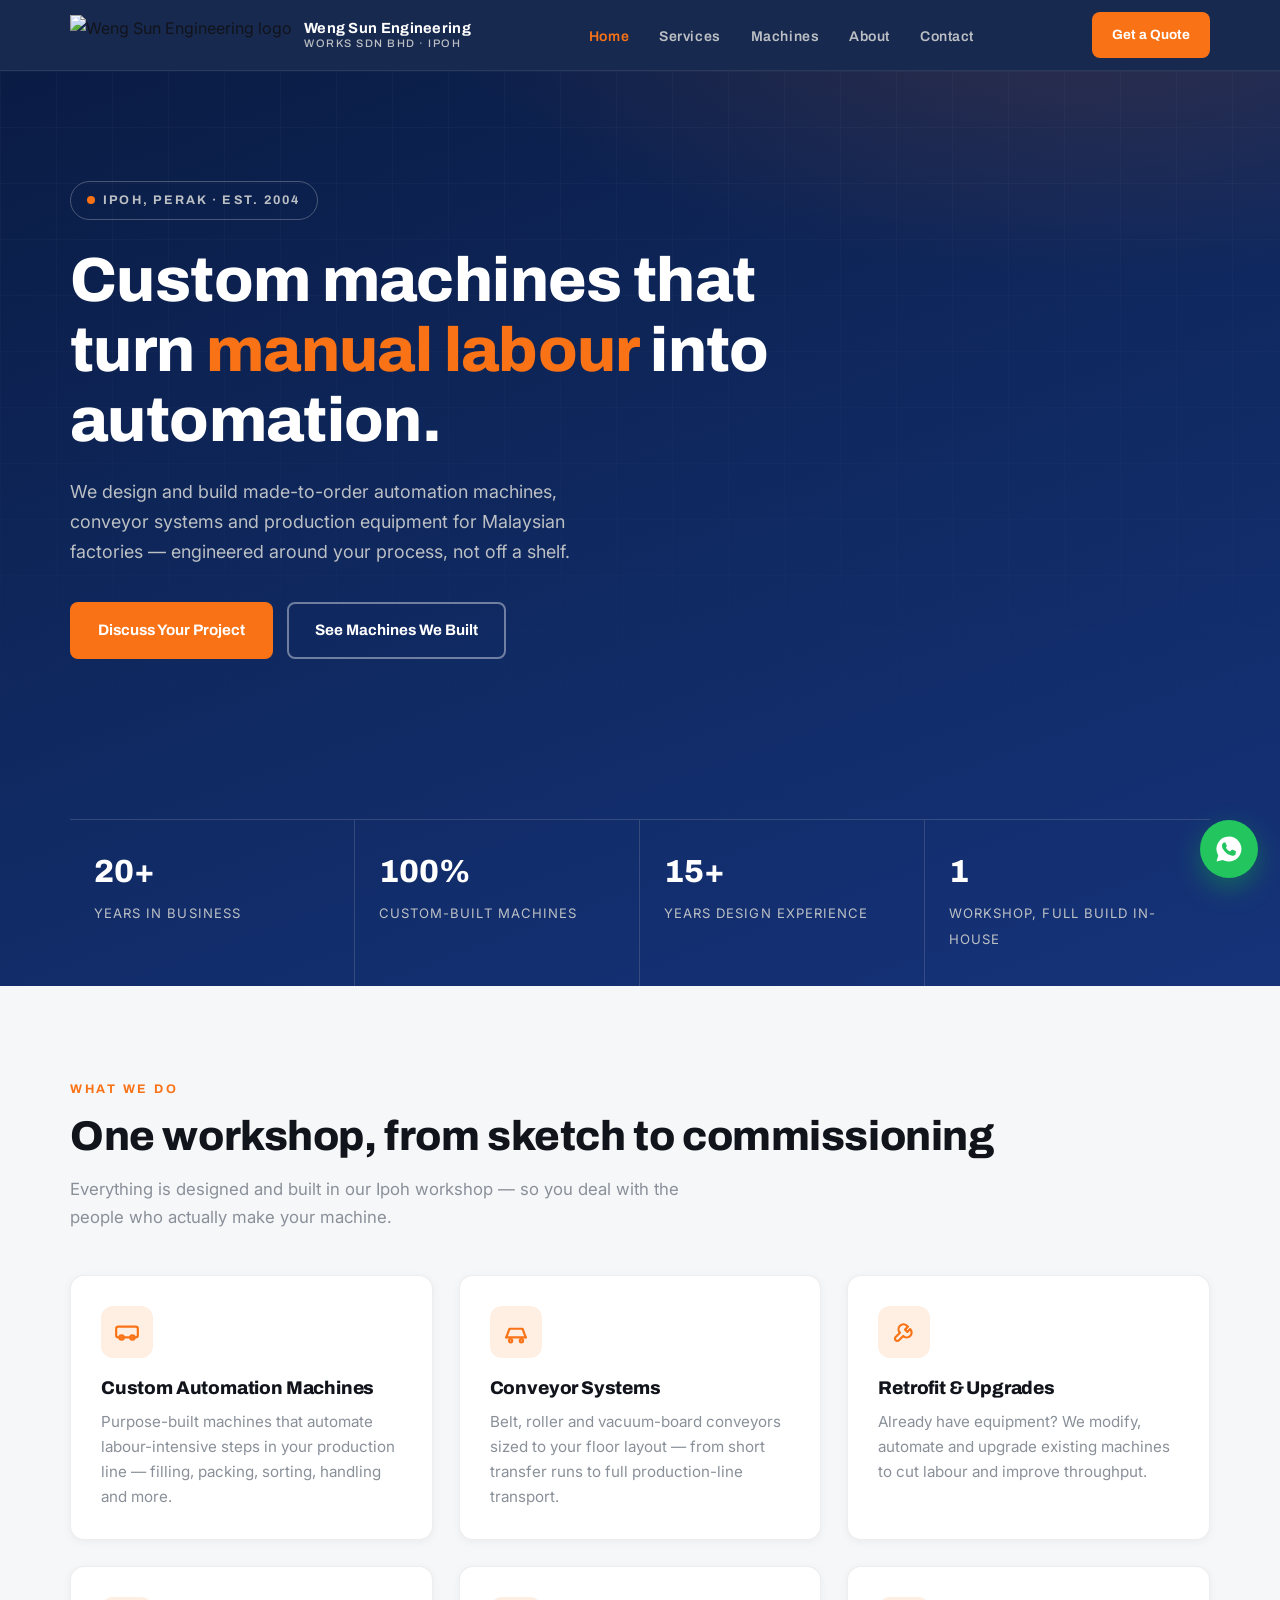
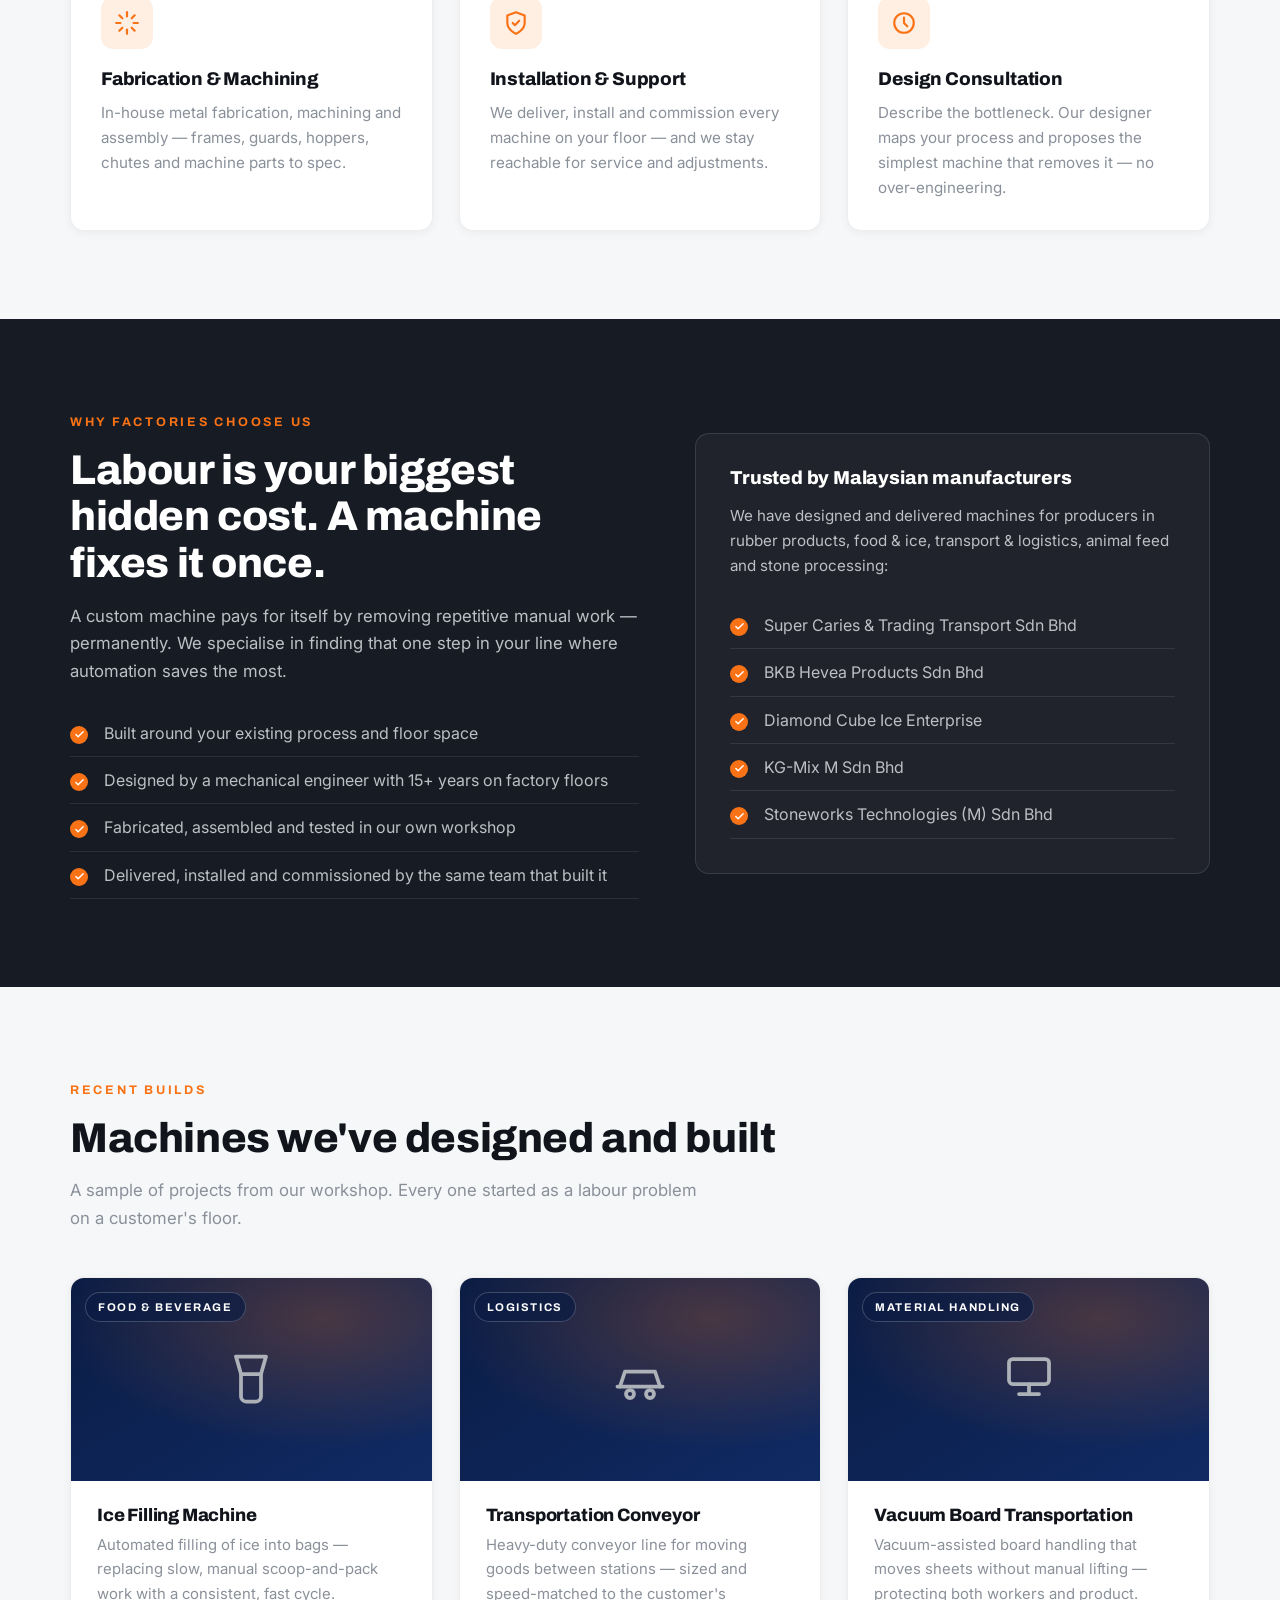
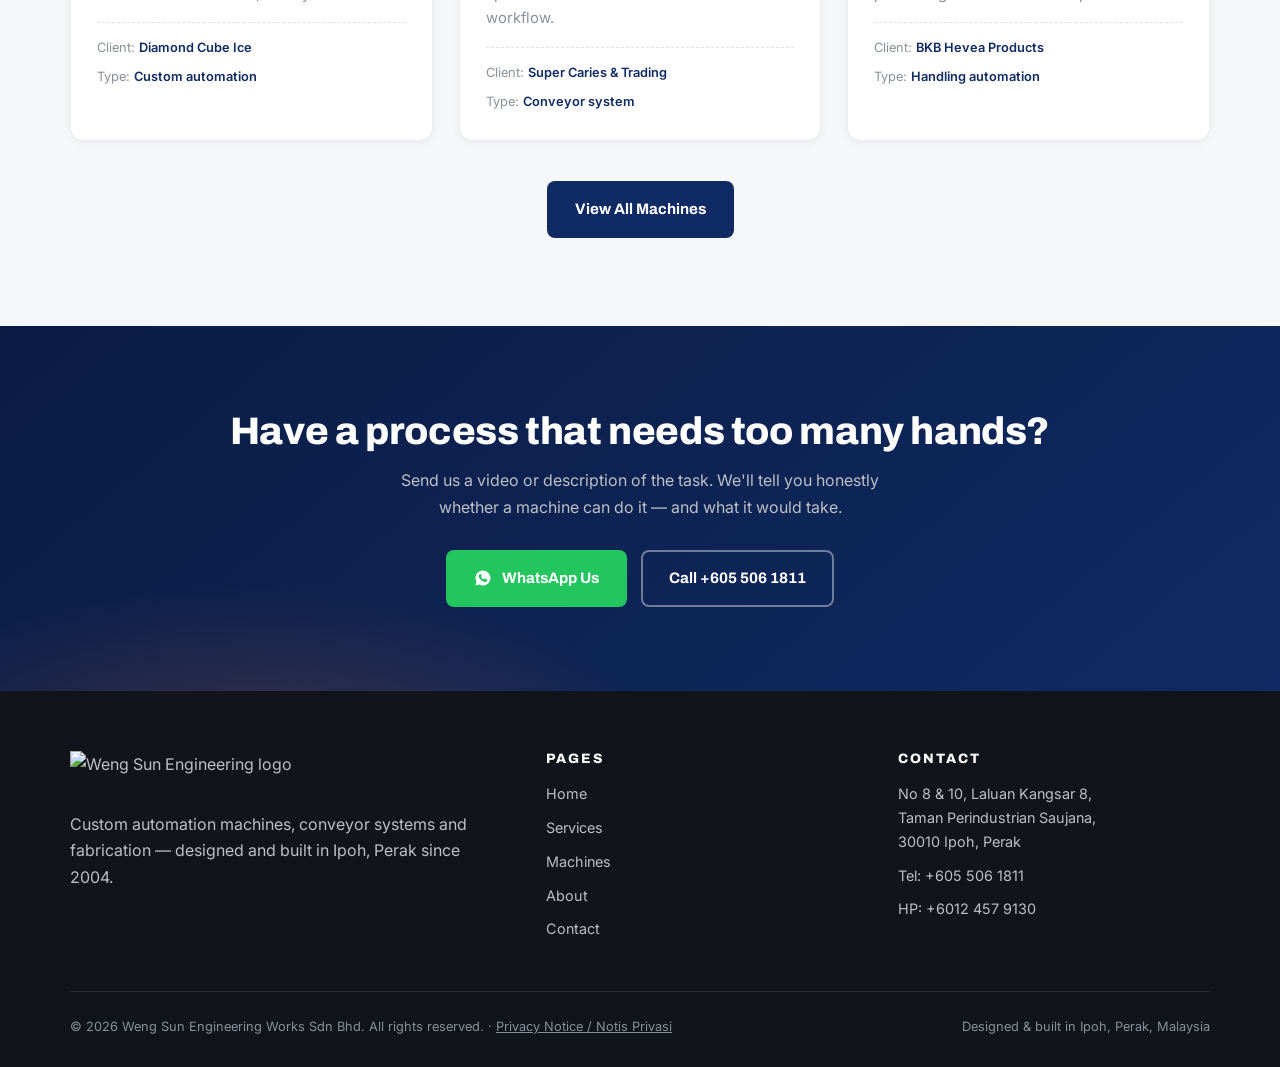
==== index.html @ 200c7ef6 "Weng Sun Engineering redesign static site" ====
<!DOCTYPE html>
<html lang="en">
<head>
  <meta charset="UTF-8" />
  <meta name="viewport" content="width=device-width, initial-scale=1.0" />
  <title>Custom Automation Machines &amp; Conveyor Systems in Ipoh | Weng Sun Engineering</title>
  <meta name="description" content="Weng Sun Engineering Works Sdn Bhd designs and builds custom automation machines, conveyor systems and production-line equipment in Ipoh, Perak. 20+ years turning labour-intensive work into automation." />
  <meta name="keywords" content="custom machine builder Malaysia, automation machine Ipoh, conveyor system Perak, mechanical engineering Ipoh, factory automation Malaysia" />
  <meta name="robots" content="index, follow" />
  <meta property="og:type" content="website" />
  <meta property="og:title" content="Custom Automation Machines &amp; Conveyor Systems in Ipoh | Weng Sun Engineering" />
  <meta property="og:description" content="20+ years designing and building custom automation machines for Malaysian factories. Turn labour-intensive work into automation." />
  <meta property="og:image" content="https://static.wixstatic.com/media/4cedb8_7bebadaafb014cf1982daab7d075aa09~mv2.png" />
  <meta property="og:locale" content="en_MY" />
  <link rel="icon" type="image/png" href="https://static.wixstatic.com/media/4cedb8_7bebadaafb014cf1982daab7d075aa09~mv2.png" />
  <link rel="preconnect" href="https://fonts.googleapis.com" />
  <link rel="preconnect" href="https://fonts.gstatic.com" crossorigin />
  <link href="https://fonts.googleapis.com/css2?family=Archivo:wght@500;600;700;800&family=Inter:wght@400;500;600&display=swap" rel="stylesheet" />
  <link rel="stylesheet" href="css/style.css" />
  <script type="application/ld+json">
  {
    "@context": "https://schema.org",
    "@type": "LocalBusiness",
    "name": "Weng Sun Engineering Works Sdn Bhd",
    "description": "Custom automation machine design and fabrication: conveyor systems, filling machines and production-line automation.",
    "address": {
      "@type": "PostalAddress",
      "streetAddress": "No 8 & 10, Laluan Kangsar 8, Taman Perindustrian Saujana, Off Jalan Kuala Kangsar",
      "addressLocality": "Ipoh",
      "addressRegion": "Perak",
      "postalCode": "30010",
      "addressCountry": "MY"
    },
    "telephone": "+605-506-1811",
    "foundingDate": "2004",
    "areaServed": "Malaysia"
  }
  </script>
</head>
<body>

  <header class="site-header">
    <div class="container nav">
      <a class="nav__brand" href="index.html">
        <img class="nav__logo" src="https://static.wixstatic.com/media/4cedb8_7bebadaafb014cf1982daab7d075aa09~mv2.png" alt="Weng Sun Engineering logo" />
        <span class="nav__name">Weng Sun Engineering<small>Works Sdn Bhd · Ipoh</small></span>
      </a>
      <nav aria-label="Main navigation">
        <ul class="nav__links" id="nav-links">
          <li><a href="index.html" class="active">Home</a></li>
          <li><a href="services.html">Services</a></li>
          <li><a href="projects.html">Machines</a></li>
          <li><a href="about.html">About</a></li>
          <li><a href="contact.html">Contact</a></li>
        </ul>
      </nav>
      <div class="nav__cta">
        <a class="btn btn--primary" href="contact.html">Get a Quote</a>
        <button class="nav__toggle" aria-label="Open menu" aria-expanded="false">
          <span></span><span></span><span></span>
        </button>
      </div>
    </div>
  </header>

  <main>
    <!-- Hero -->
    <section class="hero">
      <div class="container">
        <div class="hero__inner">
          <span class="hero__badge">Ipoh, Perak · Est. 2004</span>
          <h1>Custom machines that turn <em>manual labour</em> into automation.</h1>
          <p>We design and build made-to-order automation machines, conveyor systems and production equipment for Malaysian factories — engineered around your process, not off a shelf.</p>
          <div class="hero__actions">
            <a class="btn btn--primary" href="contact.html">Discuss Your Project</a>
            <a class="btn btn--outline" href="projects.html">See Machines We Built</a>
          </div>
        </div>
        <div class="hero__stats">
          <div class="hero__stat"><strong>20+</strong><span>Years in business</span></div>
          <div class="hero__stat"><strong>100%</strong><span>Custom-built machines</span></div>
          <div class="hero__stat"><strong>15+</strong><span>Years design experience</span></div>
          <div class="hero__stat"><strong>1</strong><span>Workshop, full build in-house</span></div>
        </div>
      </div>
    </section>

    <!-- What we do -->
    <section class="section">
      <div class="container">
        <span class="eyebrow">What we do</span>
        <h2 class="section-title">One workshop, from sketch to commissioning</h2>
        <p class="section-lead">Everything is designed and built in our Ipoh workshop — so you deal with the people who actually make your machine.</p>
        <div class="grid grid--3" style="margin-top: 44px;">
          <article class="card reveal">
            <div class="card__icon" aria-hidden="true">
              <svg width="26" height="26" viewBox="0 0 24 24" fill="none" stroke="currentColor" stroke-width="2" stroke-linecap="round" stroke-linejoin="round"><rect x="2" y="7" width="20" height="10" rx="2"/><circle cx="7" cy="17" r="2"/><circle cx="17" cy="17" r="2"/></svg>
            </div>
            <h3>Custom Automation Machines</h3>
            <p>Purpose-built machines that automate labour-intensive steps in your production line — filling, packing, sorting, handling and more.</p>
          </article>
          <article class="card reveal">
            <div class="card__icon" aria-hidden="true">
              <svg width="26" height="26" viewBox="0 0 24 24" fill="none" stroke="currentColor" stroke-width="2" stroke-linecap="round" stroke-linejoin="round"><path d="M3 17h18"/><path d="M3 17l3-8h12l3 8"/><circle cx="7" cy="20" r="1.5"/><circle cx="17" cy="20" r="1.5"/></svg>
            </div>
            <h3>Conveyor Systems</h3>
            <p>Belt, roller and vacuum-board conveyors sized to your floor layout — from short transfer runs to full production-line transport.</p>
          </article>
          <article class="card reveal">
            <div class="card__icon" aria-hidden="true">
              <svg width="26" height="26" viewBox="0 0 24 24" fill="none" stroke="currentColor" stroke-width="2" stroke-linecap="round" stroke-linejoin="round"><path d="M14.7 6.3a4.5 4.5 0 0 0-6.4 6.4l-4 4a2.1 2.1 0 1 0 3 3l4-4a4.5 4.5 0 0 0 6.4-6.4l-2.6 2.6-2.1-2.1 2.6-2.6z"/></svg>
            </div>
            <h3>Retrofit &amp; Upgrades</h3>
            <p>Already have equipment? We modify, automate and upgrade existing machines to cut labour and improve throughput.</p>
          </article>
          <article class="card reveal">
            <div class="card__icon" aria-hidden="true">
              <svg width="26" height="26" viewBox="0 0 24 24" fill="none" stroke="currentColor" stroke-width="2" stroke-linecap="round" stroke-linejoin="round"><path d="M12 2v4"/><path d="M12 18v4"/><path d="M4.9 4.9l2.8 2.8"/><path d="M16.3 16.3l2.8 2.8"/><path d="M2 12h4"/><path d="M18 12h4"/><path d="M4.9 19.1l2.8-2.8"/><path d="M16.3 7.7l2.8-2.8"/></svg>
            </div>
            <h3>Fabrication &amp; Machining</h3>
            <p>In-house metal fabrication, machining and assembly — frames, guards, hoppers, chutes and machine parts to spec.</p>
          </article>
          <article class="card reveal">
            <div class="card__icon" aria-hidden="true">
              <svg width="26" height="26" viewBox="0 0 24 24" fill="none" stroke="currentColor" stroke-width="2" stroke-linecap="round" stroke-linejoin="round"><path d="M9 12l2 2 4-4"/><path d="M12 22s8-3.6 8-10V5l-8-3-8 3v7c0 6.4 8 10 8 10z"/></svg>
            </div>
            <h3>Installation &amp; Support</h3>
            <p>We deliver, install and commission every machine on your floor — and we stay reachable for service and adjustments.</p>
          </article>
          <article class="card reveal">
            <div class="card__icon" aria-hidden="true">
              <svg width="26" height="26" viewBox="0 0 24 24" fill="none" stroke="currentColor" stroke-width="2" stroke-linecap="round" stroke-linejoin="round"><circle cx="12" cy="12" r="9"/><path d="M12 7v5l3 3"/></svg>
            </div>
            <h3>Design Consultation</h3>
            <p>Describe the bottleneck. Our designer maps your process and proposes the simplest machine that removes it — no over-engineering.</p>
          </article>
        </div>
      </div>
    </section>

    <!-- Why custom -->
    <section class="section band">
      <div class="container split">
        <div class="reveal">
          <span class="eyebrow">Why factories choose us</span>
          <h2 class="section-title">Labour is your biggest hidden cost. A machine fixes it once.</h2>
          <p class="section-lead">A custom machine pays for itself by removing repetitive manual work — permanently. We specialise in finding that one step in your line where automation saves the most.</p>
          <ul class="checklist">
            <li>Built around your existing process and floor space</li>
            <li>Designed by a mechanical engineer with 15+ years on factory floors</li>
            <li>Fabricated, assembled and tested in our own workshop</li>
            <li>Delivered, installed and commissioned by the same team that built it</li>
          </ul>
        </div>
        <div class="panel reveal">
          <h3>Trusted by Malaysian manufacturers</h3>
          <p>We have designed and delivered machines for producers in rubber products, food &amp; ice, transport &amp; logistics, animal feed and stone processing:</p>
          <ul class="checklist">
            <li>Super Caries &amp; Trading Transport Sdn Bhd</li>
            <li>BKB Hevea Products Sdn Bhd</li>
            <li>Diamond Cube Ice Enterprise</li>
            <li>KG-Mix M Sdn Bhd</li>
            <li>Stoneworks Technologies (M) Sdn Bhd</li>
          </ul>
        </div>
      </div>
    </section>

    <!-- Featured machines -->
    <section class="section">
      <div class="container">
        <span class="eyebrow">Recent builds</span>
        <h2 class="section-title">Machines we've designed and built</h2>
        <p class="section-lead">A sample of projects from our workshop. Every one started as a labour problem on a customer's floor.</p>
        <div class="grid grid--3" style="margin-top: 44px;">
          <article class="project-card reveal">
            <div class="project-card__media">
              <span class="project-card__tag">Food &amp; Beverage</span>
              <svg width="60" height="60" viewBox="0 0 24 24" fill="none" stroke="#BCC0C4" stroke-width="1.5" stroke-linecap="round" stroke-linejoin="round"><path d="M6 3h12l-2 7H8L6 3z"/><path d="M8 10v9a2 2 0 0 0 2 2h4a2 2 0 0 0 2-2v-9"/></svg>
            </div>
            <div class="project-card__body">
              <h3>Ice Filling Machine</h3>
              <p>Automated filling of ice into bags — replacing slow, manual scoop-and-pack work with a consistent, fast cycle.</p>
              <div class="project-card__meta">
                <span>Client: <strong>Diamond Cube Ice</strong></span>
                <span>Type: <strong>Custom automation</strong></span>
              </div>
            </div>
          </article>
          <article class="project-card reveal">
            <div class="project-card__media">
              <span class="project-card__tag">Logistics</span>
              <svg width="60" height="60" viewBox="0 0 24 24" fill="none" stroke="#BCC0C4" stroke-width="1.5" stroke-linecap="round" stroke-linejoin="round"><path d="M3 15h18"/><path d="M4 15l2-6h12l2 6"/><circle cx="8" cy="18" r="1.6"/><circle cx="16" cy="18" r="1.6"/></svg>
            </div>
            <div class="project-card__body">
              <h3>Transportation Conveyor</h3>
              <p>Heavy-duty conveyor line for moving goods between stations — sized and speed-matched to the customer's workflow.</p>
              <div class="project-card__meta">
                <span>Client: <strong>Super Caries &amp; Trading</strong></span>
                <span>Type: <strong>Conveyor system</strong></span>
              </div>
            </div>
          </article>
          <article class="project-card reveal">
            <div class="project-card__media">
              <span class="project-card__tag">Material Handling</span>
              <svg width="60" height="60" viewBox="0 0 24 24" fill="none" stroke="#BCC0C4" stroke-width="1.5" stroke-linecap="round" stroke-linejoin="round"><rect x="4" y="4" width="16" height="10" rx="1.5"/><path d="M8 18h8"/><path d="M12 14v4"/></svg>
            </div>
            <div class="project-card__body">
              <h3>Vacuum Board Transportation</h3>
              <p>Vacuum-assisted board handling that moves sheets without manual lifting — protecting both workers and product.</p>
              <div class="project-card__meta">
                <span>Client: <strong>BKB Hevea Products</strong></span>
                <span>Type: <strong>Handling automation</strong></span>
              </div>
            </div>
          </article>
        </div>
        <div style="text-align:center; margin-top: 40px;">
          <a class="btn btn--dark" href="projects.html">View All Machines</a>
        </div>
      </div>
    </section>

    <!-- CTA -->
    <section class="cta-band">
      <div class="container">
        <h2>Have a process that needs too many hands?</h2>
        <p>Send us a video or description of the task. We'll tell you honestly whether a machine can do it — and what it would take.</p>
        <div class="hero__actions">
          <a class="btn btn--whatsapp" href="https://wa.me/60124579130?text=Hi%20Weng%20Sun%20Engineering%2C%20I%27d%20like%20to%20discuss%20a%20machine%20project." target="_blank" rel="noopener">
            <svg width="18" height="18" viewBox="0 0 24 24" fill="currentColor" aria-hidden="true"><path d="M12 2a10 10 0 0 0-8.6 15.1L2 22l5-1.3A10 10 0 1 0 12 2zm5.3 14.1c-.2.6-1.3 1.2-1.8 1.2-.5.1-1 .2-3.3-.7-2.8-1.1-4.6-4-4.7-4.2-.1-.2-1.1-1.5-1.1-2.9s.7-2 1-2.3c.3-.3.6-.4.8-.4h.6c.2 0 .4 0 .6.5s.8 1.9.8 2c.1.1.1.3 0 .5-.3.6-.7.9-.5 1.3.7 1.2 1.6 2 2.8 2.6.4.2.6.1.8-.1l.9-1c.2-.3.4-.2.7-.1s1.8.8 2.1 1c.3.1.5.2.6.3 0 .2 0 .7-.3 1.3z"/></svg>
            WhatsApp Us
          </a>
          <a class="btn btn--outline" href="tel:+6055061811">Call +605 506 1811</a>
        </div>
      </div>
    </section>
  </main>

  <footer class="site-footer">
    <div class="container">
      <div class="footer-grid">
        <div>
          <img src="https://static.wixstatic.com/media/4cedb8_7bebadaafb014cf1982daab7d075aa09~mv2.png" alt="Weng Sun Engineering logo" />
          <p>Custom automation machines, conveyor systems and fabrication — designed and built in Ipoh, Perak since 2004.</p>
        </div>
        <div>
          <h4>Pages</h4>
          <ul>
            <li><a href="index.html">Home</a></li>
            <li><a href="services.html">Services</a></li>
            <li><a href="projects.html">Machines</a></li>
            <li><a href="about.html">About</a></li>
            <li><a href="contact.html">Contact</a></li>
          </ul>
        </div>
        <div>
          <h4>Contact</h4>
          <ul>
            <li>No 8 &amp; 10, Laluan Kangsar 8,<br />Taman Perindustrian Saujana,<br />30010 Ipoh, Perak</li>
            <li><a href="tel:+6055061811">Tel: +605 506 1811</a></li>
            <li><a href="https://wa.me/60124579130" target="_blank" rel="noopener">HP: +6012 457 9130</a></li>
          </ul>
        </div>
      </div>
      <div class="footer-bottom">
        <span>© <span id="year">2026</span> Weng Sun Engineering Works Sdn Bhd. All rights reserved. · <a href="privacy.html" style="color: inherit; text-decoration: underline;">Privacy Notice / Notis Privasi</a></span>
        <span>Designed &amp; built in Ipoh, Perak, Malaysia</span>
      </div>
    </div>
  </footer>

  <a class="wa-float" href="https://wa.me/60124579130?text=Hi%20Weng%20Sun%20Engineering%2C%20I%27d%20like%20to%20enquire%20about%20a%20custom%20machine." target="_blank" rel="noopener" aria-label="Chat on WhatsApp">
    <svg width="30" height="30" viewBox="0 0 24 24" fill="#fff" aria-hidden="true"><path d="M12 2a10 10 0 0 0-8.6 15.1L2 22l5-1.3A10 10 0 1 0 12 2zm5.3 14.1c-.2.6-1.3 1.2-1.8 1.2-.5.1-1 .2-3.3-.7-2.8-1.1-4.6-4-4.7-4.2-.1-.2-1.1-1.5-1.1-2.9s.7-2 1-2.3c.3-.3.6-.4.8-.4h.6c.2 0 .4 0 .6.5s.8 1.9.8 2c.1.1.1.3 0 .5-.3.6-.7.9-.5 1.3.7 1.2 1.6 2 2.8 2.6.4.2.6.1.8-.1l.9-1c.2-.3.4-.2.7-.1s1.8.8 2.1 1c.3.1.5.2.6.3 0 .2 0 .7-.3 1.3z"/></svg>
  </a>

  <script src="js/main.js"></script>
</body>
</html>
---- css/style.css ----
/* ============================================================
   Weng Sun Engineering Works Sdn Bhd — Redesign
   Palette: deep navy #102A63 · steel grey #BCC0C4 · safety orange #F97316
   ============================================================ */

:root {
  --navy: #102A63;
  --navy-dark: #0A1C44;
  --ink: #11141B;
  --charcoal: #171B24;
  --steel: #BCC0C4;
  --steel-dim: #8A9099;
  --orange: #F97316;
  --orange-dark: #D95F08;
  --paper: #F6F7F9;
  --white: #FFFFFF;
  --line: rgba(188, 192, 196, 0.18);
  --radius: 14px;
  --shadow: 0 18px 40px rgba(10, 20, 40, 0.18);
  --font-head: "Archivo", "Helvetica Neue", Arial, sans-serif;
  --font-body: "Inter", "Helvetica Neue", Arial, sans-serif;
}

* { margin: 0; padding: 0; box-sizing: border-box; }

html { scroll-behavior: smooth; }

body {
  font-family: var(--font-body);
  color: var(--ink);
  background: var(--paper);
  line-height: 1.65;
  -webkit-font-smoothing: antialiased;
}

img { max-width: 100%; display: block; }

a { color: inherit; text-decoration: none; }

h1, h2, h3, h4 {
  font-family: var(--font-head);
  font-weight: 800;
  line-height: 1.12;
  letter-spacing: -0.01em;
}

.container {
  width: min(1140px, 92%);
  margin: 0 auto;
}

.section { padding: 88px 0; }
.section--tight { padding: 56px 0; }

.eyebrow {
  display: inline-block;
  font-family: var(--font-head);
  font-size: 0.78rem;
  font-weight: 700;
  letter-spacing: 0.22em;
  text-transform: uppercase;
  color: var(--orange);
  margin-bottom: 14px;
}

.section-title { font-size: clamp(1.8rem, 3.4vw, 2.6rem); margin-bottom: 16px; }
.section-lead { color: var(--steel-dim); max-width: 640px; font-size: 1.05rem; }

/* ---------- Buttons ---------- */
.btn {
  display: inline-flex;
  align-items: center;
  gap: 10px;
  font-family: var(--font-head);
  font-weight: 700;
  font-size: 0.95rem;
  padding: 14px 26px;
  border-radius: 8px;
  border: 2px solid transparent;
  cursor: pointer;
  transition: transform 0.15s ease, background 0.2s ease, color 0.2s ease, border-color 0.2s ease;
}
.btn:active { transform: translateY(1px); }

.btn--primary { background: var(--orange); color: var(--white); }
.btn--primary:hover { background: var(--orange-dark); }

.btn--outline { border-color: rgba(255, 255, 255, 0.4); color: var(--white); background: transparent; }
.btn--outline:hover { border-color: var(--white); background: rgba(255, 255, 255, 0.08); }

.btn--dark { background: var(--navy); color: var(--white); }
.btn--dark:hover { background: var(--navy-dark); }

.btn--whatsapp { background: #22C55E; color: var(--white); }
.btn--whatsapp:hover { background: #16A34A; }

/* ---------- Header ---------- */
.site-header {
  position: sticky;
  top: 0;
  z-index: 100;
  background: rgba(10, 28, 68, 0.94);
  backdrop-filter: blur(10px);
  border-bottom: 1px solid rgba(255, 255, 255, 0.08);
}

.nav {
  display: flex;
  align-items: center;
  justify-content: space-between;
  padding: 12px 0;
}

.nav__brand { display: flex; align-items: center; gap: 12px; }
.nav__logo { height: 40px; width: auto; }

.nav__name {
  font-family: var(--font-head);
  font-weight: 700;
  font-size: 0.92rem;
  color: var(--white);
  letter-spacing: 0.02em;
  line-height: 1.2;
}
.nav__name small {
  display: block;
  font-weight: 500;
  font-size: 0.68rem;
  color: var(--steel);
  letter-spacing: 0.14em;
  text-transform: uppercase;
}

.nav__links { display: flex; align-items: center; gap: 30px; list-style: none; }
.nav__links a {
  font-family: var(--font-head);
  font-weight: 600;
  font-size: 0.88rem;
  color: var(--steel);
  letter-spacing: 0.04em;
  transition: color 0.2s ease;
}
.nav__links a:hover { color: var(--white); }
.nav__links a.active { color: var(--orange); }

.nav__cta { display: flex; align-items: center; gap: 14px; }
.nav__cta .btn { padding: 10px 18px; font-size: 0.84rem; }

.nav__toggle {
  display: none;
  background: none;
  border: 0;
  cursor: pointer;
  padding: 8px;
}
.nav__toggle span {
  display: block;
  width: 24px;
  height: 2px;
  background: var(--white);
  margin: 5px 0;
  transition: transform 0.2s ease, opacity 0.2s ease;
}

@media (max-width: 860px) {
  .nav__toggle { display: block; }
  .nav__links {
    position: absolute;
    inset: 100% 0 auto 0;
    background: var(--navy-dark);
    flex-direction: column;
    align-items: flex-start;
    gap: 0;
    padding: 8px 5%;
    border-bottom: 1px solid rgba(255, 255, 255, 0.1);
    display: none;
  }
  .nav__links.open { display: flex; }
  .nav__links li { width: 100%; }
  .nav__links a { display: block; padding: 14px 0; border-top: 1px solid rgba(255,255,255,0.06); }
  .nav__cta .btn { display: none; }
}

/* ---------- Hero ---------- */
.hero {
  position: relative;
  color: var(--white);
  background:
    radial-gradient(1100px 500px at 85% -10%, rgba(249, 115, 22, 0.16), transparent 60%),
    linear-gradient(160deg, var(--navy-dark) 0%, var(--navy) 55%, #16337A 100%);
  overflow: hidden;
}

.hero::after {
  content: "";
  position: absolute;
  inset: 0;
  background-image:
    linear-gradient(rgba(188, 192, 196, 0.05) 1px, transparent 1px),
    linear-gradient(90deg, rgba(188, 192, 196, 0.05) 1px, transparent 1px);
  background-size: 56px 56px;
  mask-image: linear-gradient(to bottom, rgba(0,0,0,0.8), transparent 85%);
  pointer-events: none;
}

.hero__inner {
  position: relative;
  z-index: 1;
  padding: 110px 0 90px;
  max-width: 760px;
}

.hero__badge {
  display: inline-flex;
  align-items: center;
  gap: 8px;
  font-family: var(--font-head);
  font-size: 0.78rem;
  font-weight: 700;
  letter-spacing: 0.18em;
  text-transform: uppercase;
  color: var(--steel);
  border: 1px solid rgba(188, 192, 196, 0.35);
  border-radius: 999px;
  padding: 8px 16px;
  margin-bottom: 26px;
}
.hero__badge::before {
  content: "";
  width: 8px; height: 8px;
  border-radius: 50%;
  background: var(--orange);
}

.hero h1 {
  font-size: clamp(2.4rem, 5.4vw, 3.9rem);
  margin-bottom: 22px;
}
.hero h1 em {
  font-style: normal;
  color: var(--orange);
}

.hero p {
  font-size: 1.12rem;
  color: var(--steel);
  max-width: 560px;
  margin-bottom: 36px;
}

.hero__actions { display: flex; flex-wrap: wrap; gap: 14px; }

.hero__stats {
  position: relative;
  z-index: 1;
  display: grid;
  grid-template-columns: repeat(4, 1fr);
  border-top: 1px solid rgba(188, 192, 196, 0.2);
  margin-top: 70px;
}
.hero__stat {
  padding: 26px 24px 34px;
  border-right: 1px solid rgba(188, 192, 196, 0.2);
}
.hero__stat:last-child { border-right: 0; }
.hero__stat strong {
  display: block;
  font-family: var(--font-head);
  font-size: 2rem;
  font-weight: 800;
  color: var(--white);
}
.hero__stat span {
  font-size: 0.82rem;
  color: var(--steel);
  letter-spacing: 0.08em;
  text-transform: uppercase;
}

@media (max-width: 720px) {
  .hero__stats { grid-template-columns: repeat(2, 1fr); }
  .hero__stat:nth-child(2) { border-right: 0; }
  .hero__stat:nth-child(-n+2) { border-bottom: 1px solid rgba(188,192,196,0.2); }
}

/* ---------- Page hero (interior pages) ---------- */
.page-hero {
  color: var(--white);
  background:
    radial-gradient(900px 400px at 80% -20%, rgba(249, 115, 22, 0.14), transparent 60%),
    linear-gradient(150deg, var(--navy-dark), var(--navy));
  padding: 84px 0 64px;
}
.page-hero h1 { font-size: clamp(2rem, 4.4vw, 3rem); margin-bottom: 14px; }
.page-hero p { color: var(--steel); max-width: 640px; font-size: 1.05rem; }

/* ---------- Cards / grids ---------- */
.grid { display: grid; gap: 26px; }
.grid--3 { grid-template-columns: repeat(3, 1fr); }
.grid--2 { grid-template-columns: repeat(2, 1fr); }

@media (max-width: 860px) { .grid--3 { grid-template-columns: 1fr 1fr; } }
@media (max-width: 620px) { .grid--3, .grid--2 { grid-template-columns: 1fr; } }

.card {
  background: var(--white);
  border: 1px solid rgba(17, 20, 27, 0.07);
  border-radius: var(--radius);
  padding: 30px;
  box-shadow: 0 2px 10px rgba(10, 20, 40, 0.05);
  transition: transform 0.18s ease, box-shadow 0.18s ease;
}
.card:hover { transform: translateY(-4px); box-shadow: var(--shadow); }

.card__icon {
  width: 52px; height: 52px;
  display: grid;
  place-items: center;
  border-radius: 12px;
  background: rgba(249, 115, 22, 0.12);
  color: var(--orange);
  margin-bottom: 20px;
}
.card h3 { font-size: 1.15rem; margin-bottom: 10px; }
.card p { color: var(--steel-dim); font-size: 0.95rem; }

/* ---------- Project cards ---------- */
.project-card {
  background: var(--white);
  border: 1px solid rgba(17, 20, 27, 0.07);
  border-radius: var(--radius);
  overflow: hidden;
  box-shadow: 0 2px 10px rgba(10, 20, 40, 0.05);
  display: flex;
  flex-direction: column;
  transition: transform 0.18s ease, box-shadow 0.18s ease;
}
.project-card:hover { transform: translateY(-4px); box-shadow: var(--shadow); }

.project-card__media {
  position: relative;
  aspect-ratio: 16 / 9;
  background:
    radial-gradient(400px 200px at 70% 20%, rgba(249, 115, 22, 0.25), transparent 65%),
    linear-gradient(150deg, var(--navy-dark), var(--navy));
  display: grid;
  place-items: center;
}
.project-card__media svg { opacity: 0.9; }

.project-card__tag {
  position: absolute;
  top: 14px; left: 14px;
  font-family: var(--font-head);
  font-size: 0.7rem;
  font-weight: 700;
  letter-spacing: 0.14em;
  text-transform: uppercase;
  color: var(--white);
  background: rgba(10, 28, 68, 0.7);
  border: 1px solid rgba(255,255,255,0.2);
  border-radius: 999px;
  padding: 5px 12px;
}

.project-card__body { padding: 24px 26px 28px; }
.project-card__body h3 { font-size: 1.12rem; margin-bottom: 8px; }
.project-card__body p { color: var(--steel-dim); font-size: 0.93rem; }

.project-card__meta {
  margin-top: 16px;
  padding-top: 14px;
  border-top: 1px dashed rgba(17, 20, 27, 0.12);
  display: flex;
  flex-wrap: wrap;
  gap: 8px 18px;
  font-size: 0.8rem;
  color: var(--steel-dim);
}
.project-card__meta strong { color: var(--navy); font-weight: 600; }

/* ---------- Split band ---------- */
.band { background: var(--charcoal); color: var(--white); }
.band .section-lead { color: var(--steel); }

.split {
  display: grid;
  grid-template-columns: 1.05fr 0.95fr;
  gap: 56px;
  align-items: center;
}
@media (max-width: 860px) { .split { grid-template-columns: 1fr; gap: 36px; } }

.checklist { list-style: none; margin-top: 24px; }
.checklist li {
  position: relative;
  padding: 10px 0 10px 34px;
  color: var(--steel);
  border-bottom: 1px solid rgba(188, 192, 196, 0.12);
}
.checklist li::before {
  content: "";
  position: absolute;
  left: 0; top: 16px;
  width: 18px; height: 18px;
  border-radius: 50%;
  background: var(--orange);
  background-image: url("data:image/svg+xml,%3Csvg xmlns='http://www.w3.org/2000/svg' viewBox='0 0 24 24' fill='none' stroke='white' stroke-width='3' stroke-linecap='round' stroke-linejoin='round'%3E%3Cpolyline points='20 6 9 17 4 12'/%3E%3C/svg%3E");
  background-size: 11px;
  background-position: center;
  background-repeat: no-repeat;
}

.panel {
  background: rgba(255, 255, 255, 0.04);
  border: 1px solid rgba(188, 192, 196, 0.16);
  border-radius: var(--radius);
  padding: 34px;
}
.panel h3 { margin-bottom: 14px; }
.panel p { color: var(--steel); font-size: 0.95rem; }

/* ---------- Clients ---------- */
.clients { list-style: none; display: grid; grid-template-columns: repeat(5, 1fr); gap: 18px; }
@media (max-width: 900px) { .clients { grid-template-columns: repeat(2, 1fr); } }
@media (max-width: 520px) { .clients { grid-template-columns: 1fr; } }

.clients li {
  display: flex;
  align-items: center;
  gap: 12px;
  background: var(--white);
  border: 1px solid rgba(17, 20, 27, 0.07);
  border-radius: 10px;
  padding: 16px 18px;
  font-family: var(--font-head);
  font-weight: 600;
  font-size: 0.88rem;
  color: var(--navy);
}
.clients li::before {
  content: "";
  flex: 0 0 auto;
  width: 10px; height: 10px;
  background: var(--orange);
  clip-path: polygon(50% 0, 100% 50%, 50% 100%, 0 50%);
}

/* ---------- Process ---------- */
.steps { list-style: none; counter-reset: step; display: grid; gap: 0; }
.steps li {
  counter-increment: step;
  position: relative;
  padding: 22px 0 22px 74px;
  border-bottom: 1px solid rgba(17, 20, 27, 0.08);
}
.steps li:last-child { border-bottom: 0; }
.steps li::before {
  content: counter(step, decimal-leading-zero);
  position: absolute;
  left: 0; top: 20px;
  font-family: var(--font-head);
  font-weight: 800;
  font-size: 1.4rem;
  color: var(--orange);
}
.steps h4 { font-size: 1.05rem; margin-bottom: 6px; }
.steps p { color: var(--steel-dim); font-size: 0.94rem; }

/* ---------- Contact ---------- */
.contact-grid {
  display: grid;
  grid-template-columns: 0.9fr 1.1fr;
  gap: 40px;
  align-items: start;
}
@media (max-width: 860px) { .contact-grid { grid-template-columns: 1fr; } }

.contact-card { background: var(--navy); color: var(--white); border-radius: var(--radius); padding: 34px; }
.contact-card h3 { margin-bottom: 20px; }
.contact-row { display: flex; gap: 14px; padding: 14px 0; border-bottom: 1px solid rgba(255,255,255,0.1); }
.contact-row:last-of-type { border-bottom: 0; }
.contact-row svg { flex: 0 0 auto; margin-top: 3px; color: var(--orange); }
.contact-row small { display: block; font-size: 0.74rem; letter-spacing: 0.12em; text-transform: uppercase; color: var(--steel); }
.contact-row a, .contact-row span { color: var(--white); font-weight: 500; }

.form { background: var(--white); border: 1px solid rgba(17,20,27,0.08); border-radius: var(--radius); padding: 34px; box-shadow: var(--shadow); }
.form label { display: block; font-family: var(--font-head); font-weight: 600; font-size: 0.85rem; margin: 18px 0 7px; }
.form label:first-child { margin-top: 0; }
.form input, .form textarea, .form select {
  width: 100%;
  font: inherit;
  font-size: 0.95rem;
  padding: 12px 14px;
  border: 1.5px solid rgba(17, 20, 27, 0.15);
  border-radius: 8px;
  background: var(--paper);
  transition: border-color 0.2s ease;
}
.form input:focus, .form textarea:focus, .form select:focus {
  outline: none;
  border-color: var(--navy);
  background: var(--white);
}
.form textarea { min-height: 120px; resize: vertical; }
.form .btn { margin-top: 22px; width: 100%; justify-content: center; }
.form__hint { margin-top: 12px; font-size: 0.8rem; color: var(--steel-dim); text-align: center; }

/* ---------- CTA band ---------- */
.cta-band {
  background:
    radial-gradient(700px 300px at 20% 120%, rgba(249, 115, 22, 0.2), transparent 60%),
    linear-gradient(140deg, var(--navy-dark), var(--navy));
  color: var(--white);
  text-align: center;
  padding: 84px 0;
}
.cta-band h2 { font-size: clamp(1.7rem, 3.6vw, 2.4rem); margin-bottom: 14px; }
.cta-band p { color: var(--steel); max-width: 520px; margin: 0 auto 30px; }
.cta-band .hero__actions { justify-content: center; }

/* ---------- Footer ---------- */
.site-footer {
  background: var(--ink);
  color: var(--steel);
  padding: 60px 0 30px;
}
.footer-grid {
  display: grid;
  grid-template-columns: 1.4fr 1fr 1fr;
  gap: 40px;
  padding-bottom: 40px;
  border-bottom: 1px solid rgba(188, 192, 196, 0.12);
}
@media (max-width: 760px) { .footer-grid { grid-template-columns: 1fr; } }
.footer-grid img { height: 44px; width: auto; margin-bottom: 16px; }
.footer-grid h4 { color: var(--white); font-size: 0.85rem; letter-spacing: 0.14em; text-transform: uppercase; margin-bottom: 16px; }
.footer-grid ul { list-style: none; }
.footer-grid li { margin-bottom: 10px; font-size: 0.9rem; }
.footer-grid a:hover { color: var(--white); }
.footer-bottom {
  padding-top: 24px;
  display: flex;
  flex-wrap: wrap;
  justify-content: space-between;
  gap: 10px;
  font-size: 0.8rem;
  color: var(--steel-dim);
}

/* ---------- WhatsApp float ---------- */
.wa-float {
  position: fixed;
  right: 22px;
  bottom: 22px;
  z-index: 200;
  width: 58px; height: 58px;
  border-radius: 50%;
  background: #22C55E;
  display: grid;
  place-items: center;
  box-shadow: 0 10px 26px rgba(22, 163, 74, 0.45);
  transition: transform 0.15s ease;
}
.wa-float:hover { transform: scale(1.07); }

/* ---------- Reveal on scroll ---------- */
.reveal { opacity: 0; transform: translateY(22px); transition: opacity 0.55s ease, transform 0.55s ease; }
.reveal.in { opacity: 1; transform: none; }
@media (prefers-reduced-motion: reduce) {
  .reveal { opacity: 1; transform: none; transition: none; }
  html { scroll-behavior: auto; }
}
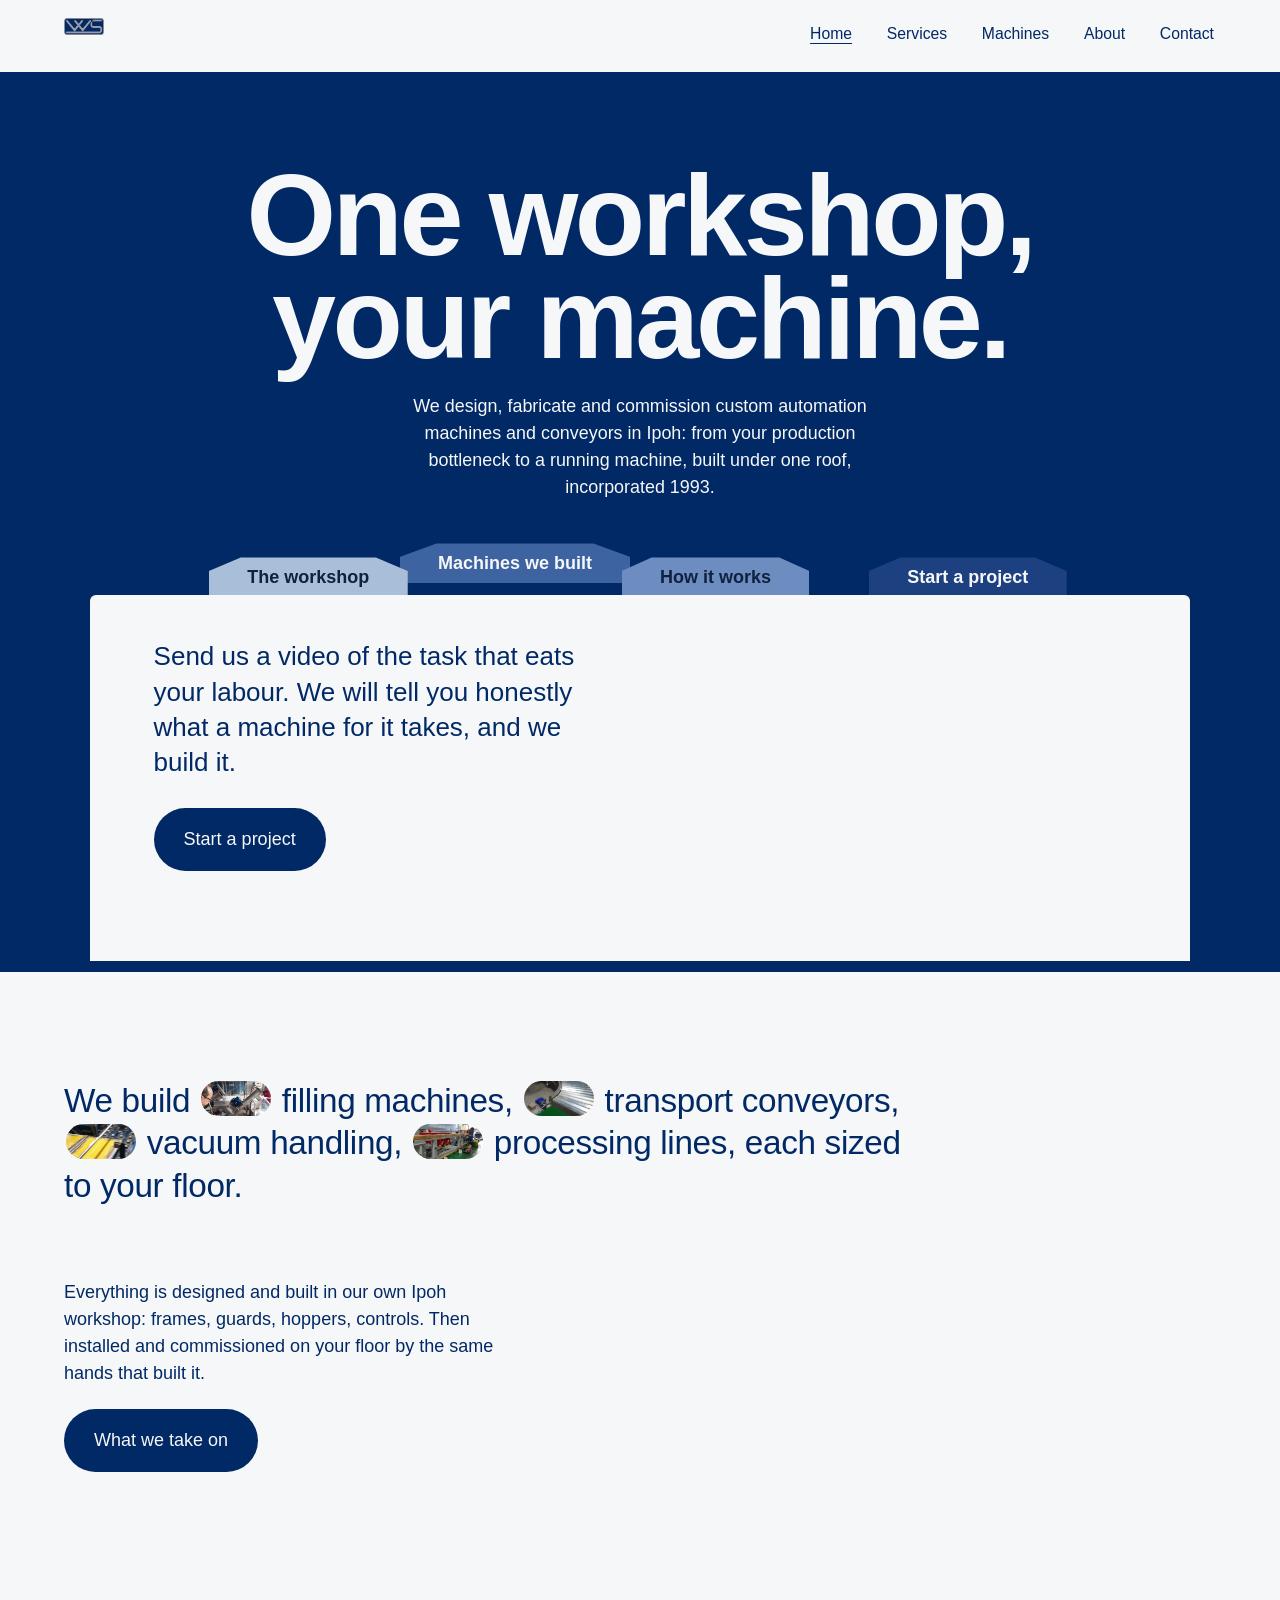
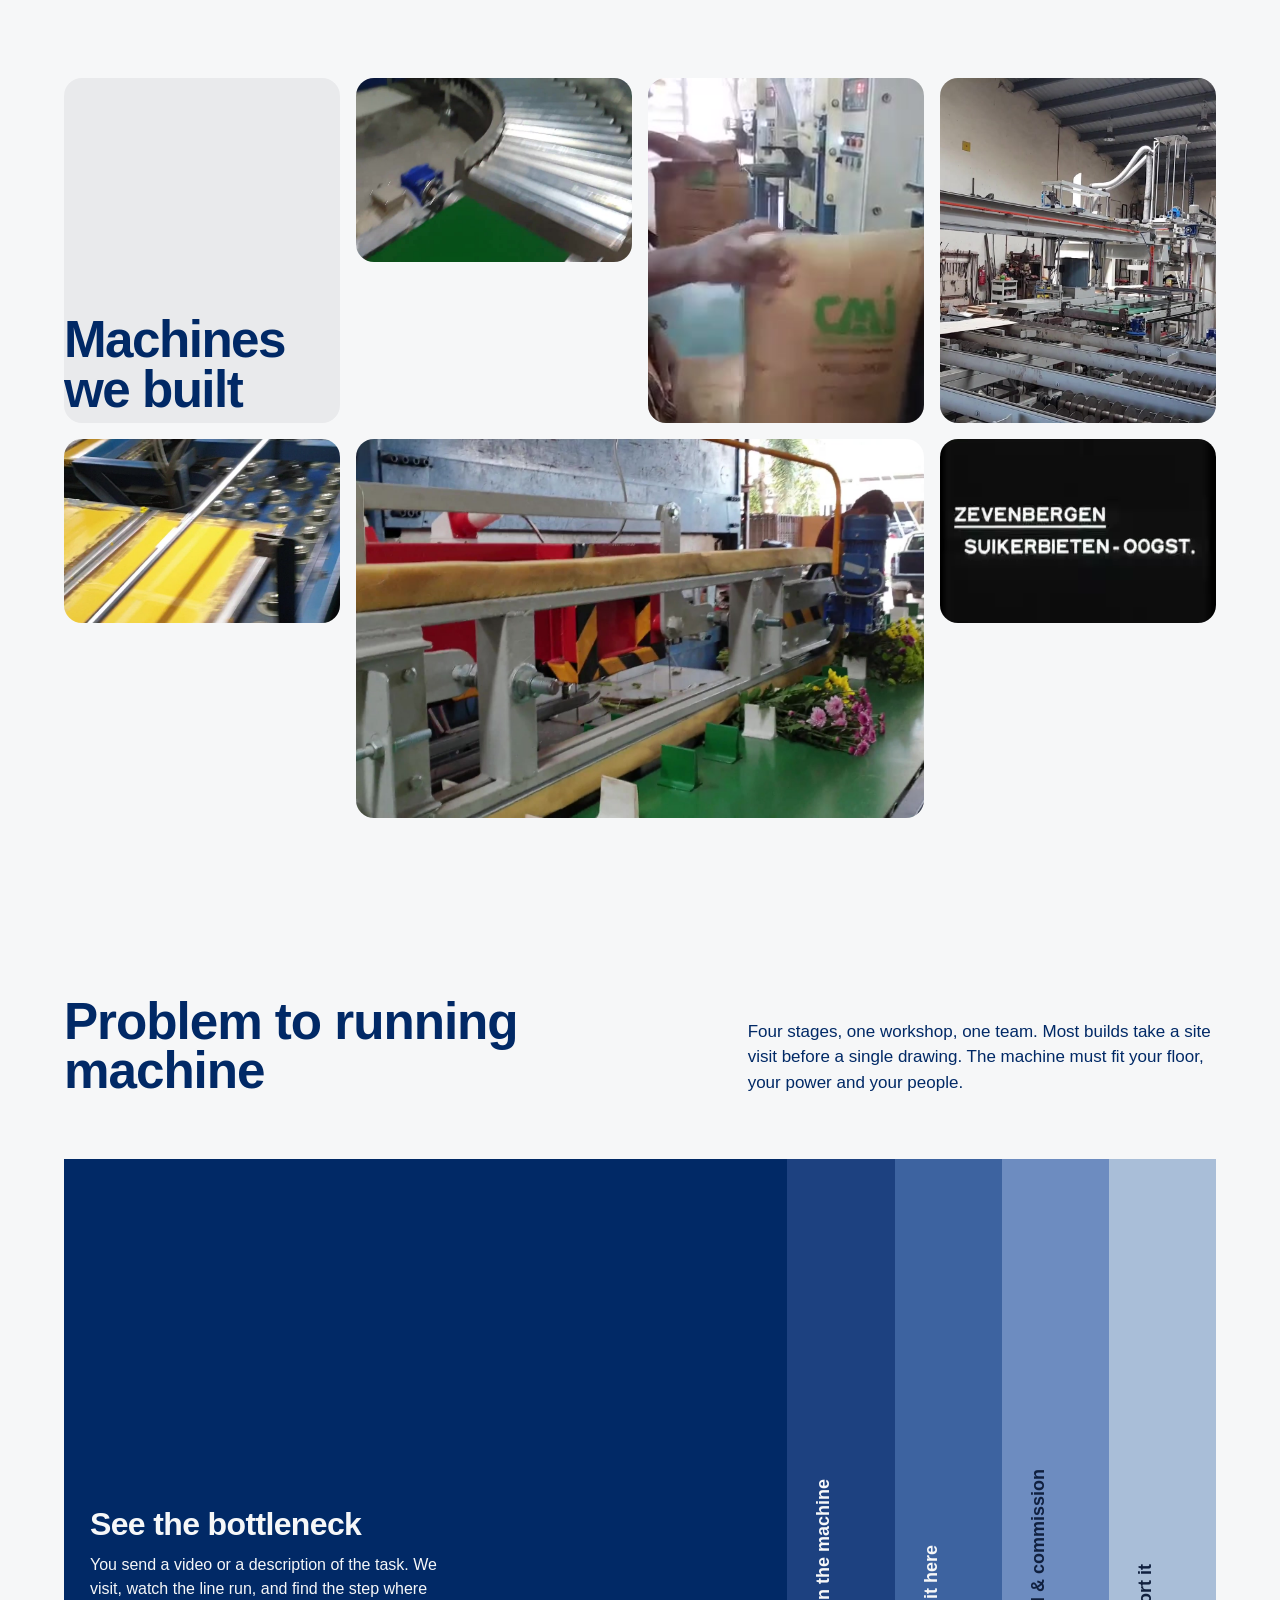
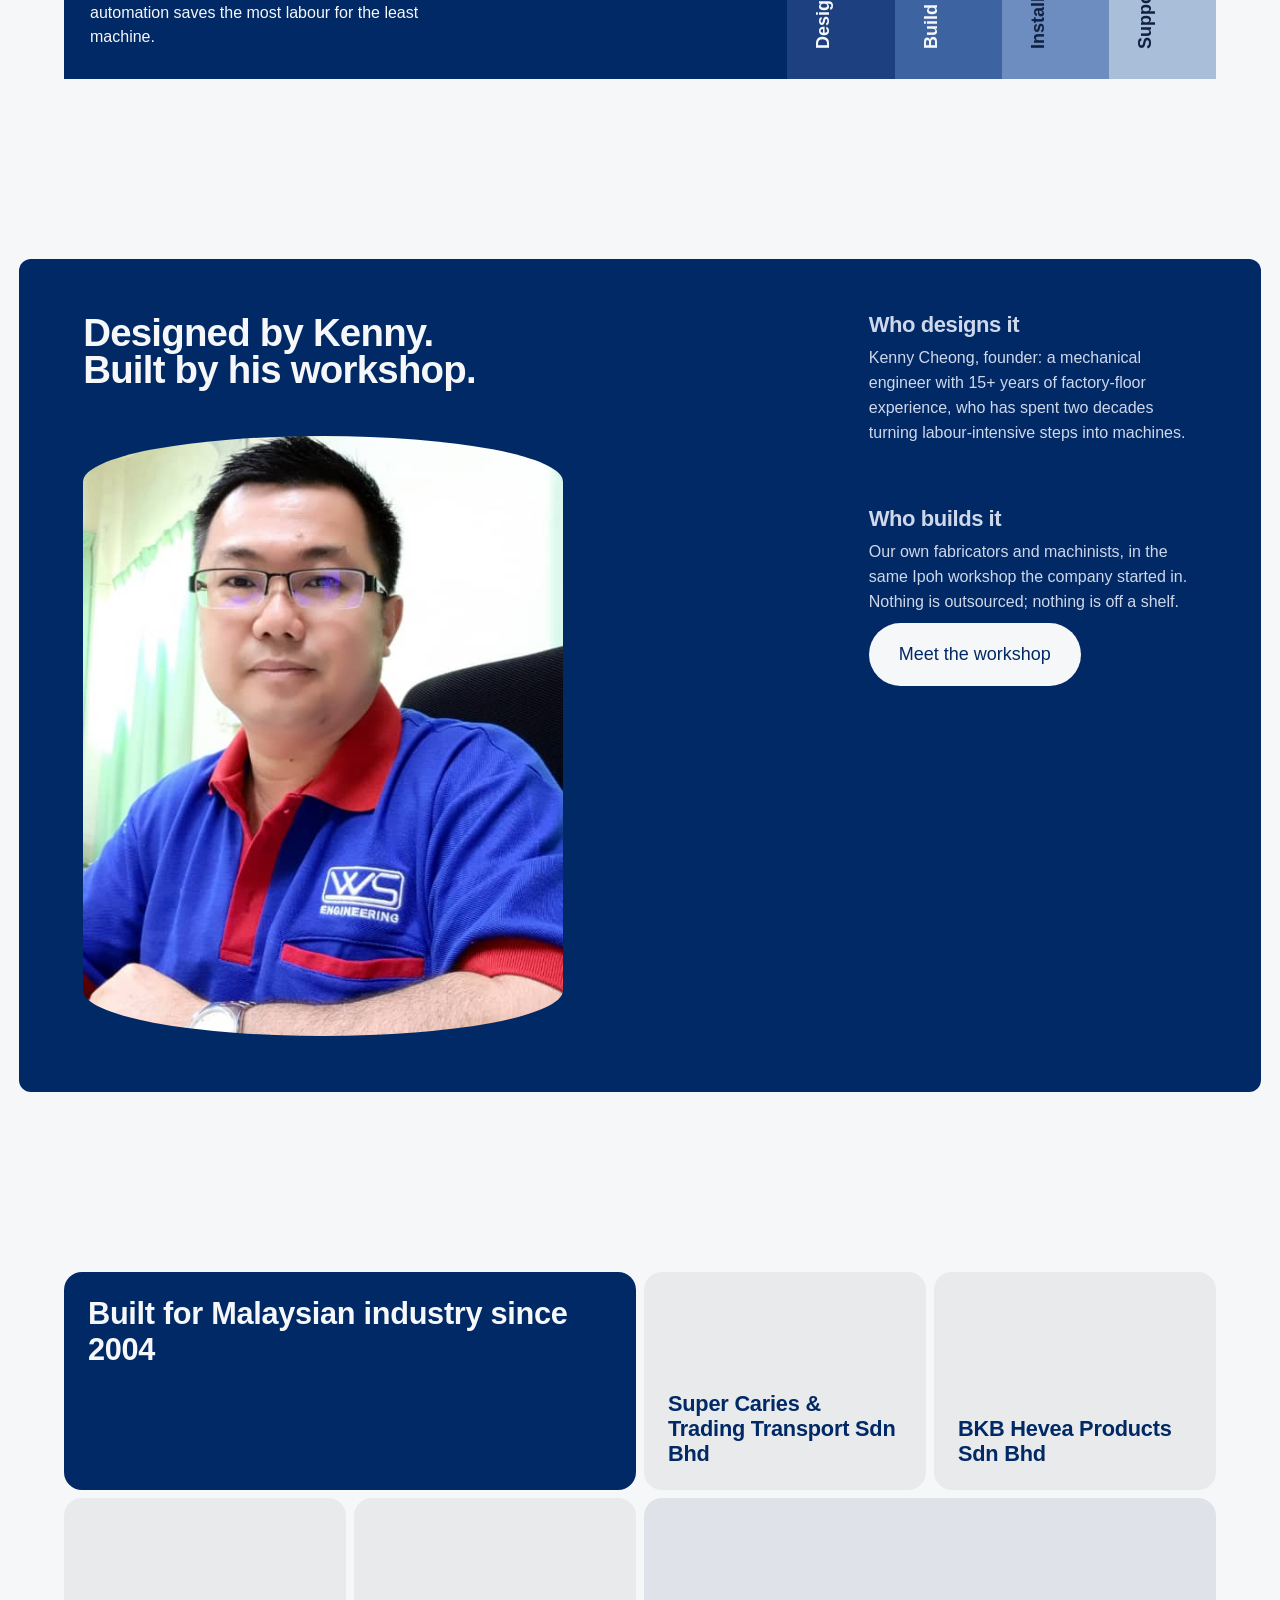
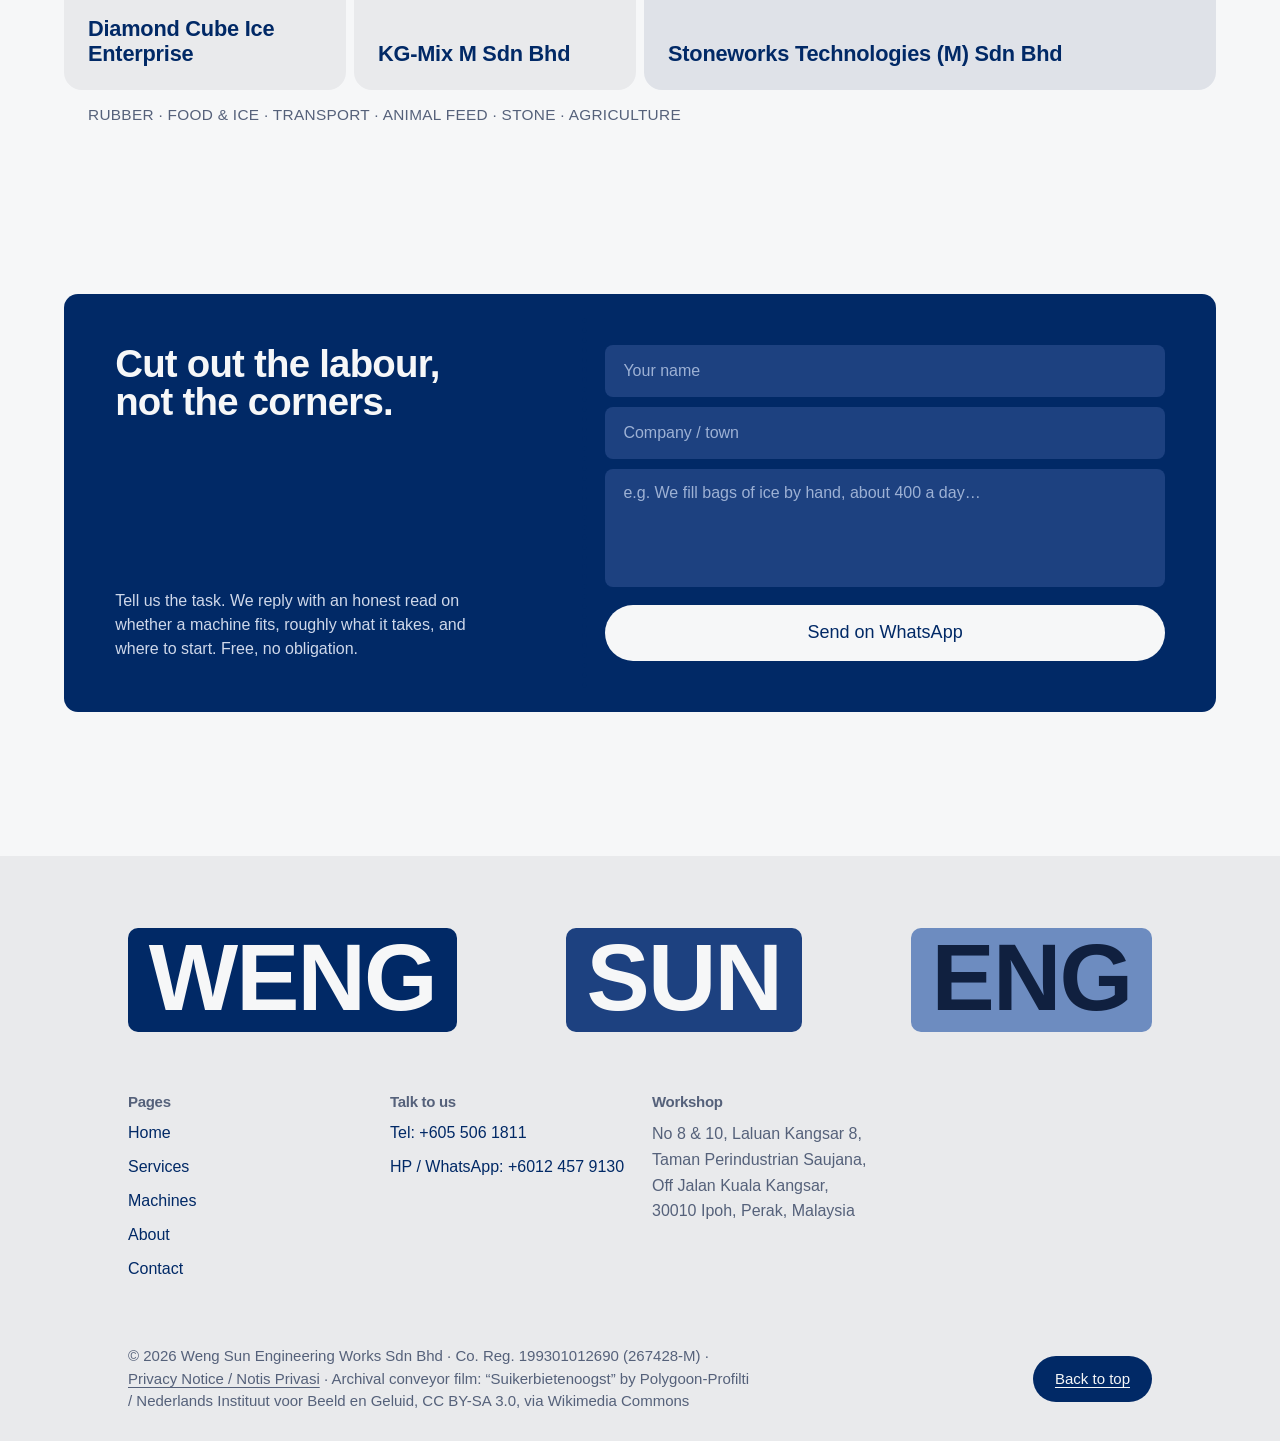
==== commit f80da8aa: "Full site rebuild: header logo only (name removed), SSM/PDPA compliance, shared chrome" ====
--- a/index.html
+++ b/index.html
@@ -3,19 +3,12 @@
 <head>
   <meta charset="UTF-8" />
   <meta name="viewport" content="width=device-width, initial-scale=1.0" />
-  <title>Custom Automation Machines &amp; Conveyor Systems in Ipoh | Weng Sun Engineering</title>
-  <meta name="description" content="Weng Sun Engineering Works Sdn Bhd designs and builds custom automation machines, conveyor systems and production-line equipment in Ipoh, Perak. 20+ years turning labour-intensive work into automation." />
-  <meta name="keywords" content="custom machine builder Malaysia, automation machine Ipoh, conveyor system Perak, mechanical engineering Ipoh, factory automation Malaysia" />
-  <meta name="robots" content="index, follow" />
-  <meta property="og:type" content="website" />
-  <meta property="og:title" content="Custom Automation Machines &amp; Conveyor Systems in Ipoh | Weng Sun Engineering" />
-  <meta property="og:description" content="20+ years designing and building custom automation machines for Malaysian factories. Turn labour-intensive work into automation." />
-  <meta property="og:image" content="https://static.wixstatic.com/media/4cedb8_7bebadaafb014cf1982daab7d075aa09~mv2.png" />
-  <meta property="og:locale" content="en_MY" />
-  <link rel="icon" type="image/png" href="https://static.wixstatic.com/media/4cedb8_7bebadaafb014cf1982daab7d075aa09~mv2.png" />
-  <link rel="preconnect" href="https://fonts.googleapis.com" />
-  <link rel="preconnect" href="https://fonts.gstatic.com" crossorigin />
-  <link href="https://fonts.googleapis.com/css2?family=Archivo:wght@500;600;700;800&family=Inter:wght@400;500;600&display=swap" rel="stylesheet" />
+  <title>Weng Sun Engineering Works · Custom Automation Machines, Ipoh Perak</title>
+  <meta name="description" content="Weng Sun Engineering Works Sdn Bhd designs, fabricates and commissions custom automation machines and conveyor systems in Ipoh, Perak. One workshop, from your bottleneck to a running machine. Incorporated 1993." />
+  <link rel="icon" type="image/png" href="assets/logo.png" />
+  <link rel="preconnect" href="https://api.fontshare.com" />
+  <link rel="preconnect" href="https://cdn.fontshare.com" crossorigin />
+  <link href="https://api.fontshare.com/v2/css?f[]=general-sans@400,500,700&display=swap" rel="stylesheet" />
   <link rel="stylesheet" href="css/style.css" />
   <script type="application/ld+json">
   {
@@ -32,249 +25,210 @@
       "addressCountry": "MY"
     },
     "telephone": "+605-506-1811",
-    "foundingDate": "2004",
+    "foundingDate": "1993-06-19",
     "areaServed": "Malaysia"
   }
   </script>
 </head>
-<body>
-
-  <header class="site-header">
-    <div class="container nav">
-      <a class="nav__brand" href="index.html">
-        <img class="nav__logo" src="https://static.wixstatic.com/media/4cedb8_7bebadaafb014cf1982daab7d075aa09~mv2.png" alt="Weng Sun Engineering logo" />
-        <span class="nav__name">Weng Sun Engineering<small>Works Sdn Bhd · Ipoh</small></span>
-      </a>
-      <nav aria-label="Main navigation">
-        <ul class="nav__links" id="nav-links">
-          <li><a href="index.html" class="active">Home</a></li>
+<body class="js-off">
+  <script>document.body.classList.remove('js-off'); document.body.classList.add('js');</script>
+
+  <header class="topbar">
+    <div class="wrap">
+    <a class="topbar__brand" href="index.html">
+      <img src="assets/logo.png" alt="Weng Sun Engineering Works Sdn Bhd logo" />
+    </a>
+    <nav class="topbar__links" aria-label="Main navigation">
+      <a href="index.html" aria-current="page">Home</a>
+      <a href="services.html">Services</a>
+      <a href="projects.html">Machines</a>
+      <a href="about.html">About</a>
+      <a href="contact.html">Contact</a>
+    </nav>
+    </div>
+  </header>
+
+  <main>
+    <!-- HERO: the folder stack: every folder is a section of this page -->
+    <section class="hero" id="top">
+      <div class="hero__head wrap">
+        <h1>One workshop,<br />your machine.</h1>
+        <p class="hero__support">We design, fabricate and commission custom automation machines and conveyors in Ipoh: from your production bottleneck to a running machine, built under one roof, incorporated 1993.</p>
+      </div>
+      <div class="hero__stack">
+        <a class="folder" style="--c: var(--tint-3); --i: 4; --z: 1; --t: 22%" href="#machines"><span class="folder__tab">Machines we built</span></a>
+        <a class="folder" style="--c: var(--tint-4); color: #10203f; --i: 3; --z: 2; --t: 48%" href="#process"><span class="folder__tab">How it works</span></a>
+        <a class="folder" style="--c: var(--tint-5); --i: 2; --z: 3; --t: 6%; color: #10203f" href="#workshop"><span class="folder__tab">The workshop</span></a>
+        <a class="folder" style="--c: var(--tint-2); --i: 1; --z: 4; --t: 72%" href="#start"><span class="folder__tab">Start a project</span></a>
+        <section class="folder folder--front" style="--i: 0; --z: 5" id="start">
+          <p>Send us a video of the task that eats your labour. We will tell you honestly what a machine for it takes, and we build it.</p>
+          <a class="btn" href="contact.html">Start a project</a>
+        </section>
+      </div>
+    </section>
+
+    <!-- STATEMENT: capabilities, with the machines inline -->
+    <section class="statement wrap">
+      <h2 class="visually-hidden" style="position:absolute;width:1px;height:1px;overflow:hidden;clip-path:inset(50%)">What we build</h2>
+      <p class="big rv">We build <span class="slot"><img src="assets/machines/4cedb8_beab39edf9444b5181fdd120b9c5ab9bf002.jpg" alt="Ice filling machine in a factory" /></span> filling machines, <span class="slot"><img src="assets/machines/4cedb8_1e1d9df70e21456f8aa6aa718b3b25ebf002.jpg" alt="Roller transport conveyor" /></span> transport conveyors, <span class="slot"><img src="assets/machines/4cedb8_7ae8bdd4fa9f4ddc9aa8dbfd0037c234f002.jpg" alt="Vacuum board handling frame" /></span> vacuum handling, <span class="slot"><img src="assets/machines/4cedb8_57bb175bfede43feb4f41744a76a3c23f002.jpg" alt="Flower processing machine" /></span> processing lines, each sized to your floor.</p>
+      <div class="statement__aside rv d2">
+        <p>Everything is designed and built in our own Ipoh workshop: frames, guards, hoppers, controls. Then installed and commissioned on your floor by the same hands that built it.</p>
+        <a class="btn" href="services.html">What we take on</a>
+      </div>
+    </section>
+
+    <!-- WORK: staggered tiles -->
+    <section class="work wrap" id="machines">
+      <div class="work__grid">
+        <div class="tile tile--heading rv">
+          <h2>Machines<br />we built</h2>
+        </div>
+        <div class="tile tile--wide rv d2">
+          <img src="assets/machines/4cedb8_1e1d9df70e21456f8aa6aa718b3b25ebf002.jpg" alt="Long roller conveyor across a factory floor" loading="lazy" width="920" height="518" />
+          <p class="tile__cap"><b>Transportation Conveyor</b><span>Logistics</span></p>
+        </div>
+        <div class="tile tile--portrait rv d3">
+          <img src="assets/machines/4cedb8_d8ea3f7d930040bf86143f38c81a6b47f002.jpg" alt="Drying conveyor carrying yellow panels" loading="lazy" width="307" height="384" />
+          <p class="tile__cap"><b>Drying Conveyor</b><span>Panel plant</span></p>
+        </div>
+        <div class="tile tile--portrait rv">
+          <img src="assets/machines/4cedb8_4021952f6641479a9a7b9ebc5c552604f002.jpg" alt="Skim coat filler machine with hopper and blue motor" loading="lazy" width="307" height="384" />
+          <p class="tile__cap"><b>Skim Coat Filler</b><span>Coating line</span></p>
+        </div>
+        <div class="tile tile--wide rv d2">
+          <img src="assets/machines/4cedb8_7ae8bdd4fa9f4ddc9aa8dbfd0037c234f002.jpg" alt="Vacuum board pressing frame with safety rails" loading="lazy" width="920" height="518" />
+          <p class="tile__cap"><b>Vacuum Board Transportation</b><span>Handling</span></p>
+        </div>
+        <div class="tile tile--wide tile--w2 rv d3">
+          <img src="assets/machines/4cedb8_57bb175bfede43feb4f41744a76a3c23f002.jpg" alt="Worker pouring material into flower processing machine" loading="lazy" width="1240" height="699" />
+          <p class="tile__cap"><b>Flower Processing Machine</b><span>Agriculture</span></p>
+        </div>
+        <div class="tile tile--wide rv d2">
+          <video muted loop playsinline preload="none" poster="assets/conveyor-poster.jpg" width="920" height="518" title="Archival film: a beet conveyor moving a harvest to the factory, Netherlands 1934">
+            <source src="assets/conveyor-loop.webm" type="video/webm" />
+          </video>
+          <p class="tile__cap"><b>Conveyors, doing their work since 1934</b><span>Archival · Polygoon</span></p>
+        </div>
+      </div>
+    </section>
+
+    <!-- PROCESS: accordion of tinted panels, dark to light -->
+    <section class="process wrap" id="process">
+      <div class="process__intro">
+        <h2 class="rv">Problem to running machine</h2>
+        <p class="rv d2">Four stages, one workshop, one team. Most builds take a site visit before a single drawing. The machine must fit your floor, your power and your people.</p>
+      </div>
+      <div class="acc rv d2" id="acc">
+        <button class="acc__panel acc__panel--1" open-panel aria-expanded="true">
+          <span class="acc__sliver">See the bottleneck</span>
+          <span class="acc__body"><h3>See the bottleneck</h3><p>You send a video or a description of the task. We visit, watch the line run, and find the step where automation saves the most labour for the least machine.</p></span>
+        </button>
+        <button class="acc__panel acc__panel--2" aria-expanded="false">
+          <span class="acc__sliver">Design the machine</span>
+          <span class="acc__body"><h3>Design the machine</h3><p>Our designer, a mechanical engineer with 15+ years on factory floors, draws the simplest machine that removes that step. No over-engineering.</p></span>
+        </button>
+        <button class="acc__panel acc__panel--3" aria-expanded="false">
+          <span class="acc__sliver">Build it here</span>
+          <span class="acc__body"><h3>Build it here</h3><p>Fabrication, machining, wiring and assembly happen in our Ipoh workshop. You can visit while your machine is on the floor.</p></span>
+        </button>
+        <button class="acc__panel acc__panel--4" aria-expanded="false">
+          <span class="acc__sliver">Install &amp; commission</span>
+          <span class="acc__body"><h3>Install &amp; commission</h3><p>We deliver, install and run it in beside your line, tune it with your product, and train your operators. Then we stay reachable.</p></span>
+        </button>
+        <button class="acc__panel acc__panel--5" aria-expanded="false">
+          <span class="acc__sliver">Support it</span>
+          <span class="acc__body"><h3>Support it</h3><p>Adjustments, wear parts, upgrades: the same team that built it keeps it running. One phone number, answered in Ipoh.</p></span>
+        </button>
+      </div>
+    </section>
+
+    <!-- ABOUT: inset panel, shaped portrait -->
+    <section class="panel wrap" id="workshop">
+      <h2 class="rv">Designed by Kenny. Built by his workshop.</h2>
+      <div class="panel__cols">
+        <div class="block rv">
+          <h3>Who designs it</h3>
+          <p>Kenny Cheong, founder: a mechanical engineer with 15+ years of factory-floor experience, who has spent two decades turning labour-intensive steps into machines.</p>
+        </div>
+        <div class="block rv d2">
+          <h3>Who builds it</h3>
+          <p>Our own fabricators and machinists, in the same Ipoh workshop the company started in. Nothing is outsourced; nothing is off a shelf.</p>
+        </div>
+        <a class="btn rv d3" href="about.html">Meet the workshop</a>
+      </div>
+      <div class="panel__portrait rv d2">
+        <img src="assets/kenny.jpg" alt="Kenny Cheong, founder and chief designer, in the workshop office" loading="lazy" width="480" height="600" />
+      </div>
+    </section>
+
+    <!-- PROOF: companies we've built for -->
+    <section class="proof wrap">
+      <div class="proof__board">
+        <div class="proof__tile proof__tile--lead rv"><b>Built for Malaysian industry since 2004</b></div>
+        <div class="proof__tile rv d1"><b>Super Caries &amp; Trading Transport Sdn Bhd</b></div>
+        <div class="proof__tile rv d2"><b>BKB Hevea Products Sdn Bhd</b></div>
+        <div class="proof__tile rv d3"><b>Diamond Cube Ice Enterprise</b></div>
+        <div class="proof__tile rv"><b>KG-Mix M Sdn Bhd</b></div>
+        <div class="proof__tile proof__tile--wide rv d1"><b>Stoneworks Technologies (M) Sdn Bhd</b></div>
+        <div class="proof__tile proof__tile--plain rv d2"><b>Rubber · food &amp; ice · transport · animal feed · stone · agriculture</b></div>
+      </div>
+    </section>
+
+    <!-- CONTACT: the coupon -->
+    <section class="contact wrap" id="contact">
+      <form class="coupon rv" action="https://wa.me/60124579130" method="get" target="_blank" rel="noopener" data-wa="60124579130">
+        <input type="hidden" name="wa-number" value="60124579130" />
+        <div class="coupon__left">
+          <h2>Cut out the labour,<br />not the corners.</h2>
+          <p>Tell us the task. We reply with an honest read on whether a machine fits, roughly what it takes, and where to start. Free, no obligation.</p>
+        </div>
+        <div class="coupon__perf" aria-hidden="true"></div>
+        <div class="coupon__right">
+          <label for="f-name">Your name</label>
+          <input id="f-name" name="name" type="text" autocomplete="name" placeholder="Your name" required />
+          <label for="f-company">Company</label>
+          <input id="f-company" name="company" type="text" autocomplete="organization" placeholder="Company / town" />
+          <label for="f-task">The task to automate</label>
+          <textarea id="f-task" name="task" placeholder="e.g. We fill bags of ice by hand, about 400 a day…" required></textarea>
+          <button class="btn" type="submit">Send on WhatsApp</button>
+        </div>
+      </form>
+    </section>
+  </main>
+
+  <footer class="footer">
+    <div class="footer__blocks" aria-hidden="true">
+      <span>WENG</span><span>SUN</span><span>ENG</span>
+    </div>
+    <div class="footer__cols wrap">
+      <div>
+        <h3>Pages</h3>
+        <ul>
+          <li><a href="index.html">Home</a></li>
           <li><a href="services.html">Services</a></li>
           <li><a href="projects.html">Machines</a></li>
           <li><a href="about.html">About</a></li>
           <li><a href="contact.html">Contact</a></li>
         </ul>
-      </nav>
-      <div class="nav__cta">
-        <a class="btn btn--primary" href="contact.html">Get a Quote</a>
-        <button class="nav__toggle" aria-label="Open menu" aria-expanded="false">
-          <span></span><span></span><span></span>
-        </button>
-      </div>
-    </div>
-  </header>
-
-  <main>
-    <!-- Hero -->
-    <section class="hero">
-      <div class="container">
-        <div class="hero__inner">
-          <span class="hero__badge">Ipoh, Perak · Est. 2004</span>
-          <h1>Custom machines that turn <em>manual labour</em> into automation.</h1>
-          <p>We design and build made-to-order automation machines, conveyor systems and production equipment for Malaysian factories — engineered around your process, not off a shelf.</p>
-          <div class="hero__actions">
-            <a class="btn btn--primary" href="contact.html">Discuss Your Project</a>
-            <a class="btn btn--outline" href="projects.html">See Machines We Built</a>
-          </div>
-        </div>
-        <div class="hero__stats">
-          <div class="hero__stat"><strong>20+</strong><span>Years in business</span></div>
-          <div class="hero__stat"><strong>100%</strong><span>Custom-built machines</span></div>
-          <div class="hero__stat"><strong>15+</strong><span>Years design experience</span></div>
-          <div class="hero__stat"><strong>1</strong><span>Workshop, full build in-house</span></div>
-        </div>
-      </div>
-    </section>
-
-    <!-- What we do -->
-    <section class="section">
-      <div class="container">
-        <span class="eyebrow">What we do</span>
-        <h2 class="section-title">One workshop, from sketch to commissioning</h2>
-        <p class="section-lead">Everything is designed and built in our Ipoh workshop — so you deal with the people who actually make your machine.</p>
-        <div class="grid grid--3" style="margin-top: 44px;">
-          <article class="card reveal">
-            <div class="card__icon" aria-hidden="true">
-              <svg width="26" height="26" viewBox="0 0 24 24" fill="none" stroke="currentColor" stroke-width="2" stroke-linecap="round" stroke-linejoin="round"><rect x="2" y="7" width="20" height="10" rx="2"/><circle cx="7" cy="17" r="2"/><circle cx="17" cy="17" r="2"/></svg>
-            </div>
-            <h3>Custom Automation Machines</h3>
-            <p>Purpose-built machines that automate labour-intensive steps in your production line — filling, packing, sorting, handling and more.</p>
-          </article>
-          <article class="card reveal">
-            <div class="card__icon" aria-hidden="true">
-              <svg width="26" height="26" viewBox="0 0 24 24" fill="none" stroke="currentColor" stroke-width="2" stroke-linecap="round" stroke-linejoin="round"><path d="M3 17h18"/><path d="M3 17l3-8h12l3 8"/><circle cx="7" cy="20" r="1.5"/><circle cx="17" cy="20" r="1.5"/></svg>
-            </div>
-            <h3>Conveyor Systems</h3>
-            <p>Belt, roller and vacuum-board conveyors sized to your floor layout — from short transfer runs to full production-line transport.</p>
-          </article>
-          <article class="card reveal">
-            <div class="card__icon" aria-hidden="true">
-              <svg width="26" height="26" viewBox="0 0 24 24" fill="none" stroke="currentColor" stroke-width="2" stroke-linecap="round" stroke-linejoin="round"><path d="M14.7 6.3a4.5 4.5 0 0 0-6.4 6.4l-4 4a2.1 2.1 0 1 0 3 3l4-4a4.5 4.5 0 0 0 6.4-6.4l-2.6 2.6-2.1-2.1 2.6-2.6z"/></svg>
-            </div>
-            <h3>Retrofit &amp; Upgrades</h3>
-            <p>Already have equipment? We modify, automate and upgrade existing machines to cut labour and improve throughput.</p>
-          </article>
-          <article class="card reveal">
-            <div class="card__icon" aria-hidden="true">
-              <svg width="26" height="26" viewBox="0 0 24 24" fill="none" stroke="currentColor" stroke-width="2" stroke-linecap="round" stroke-linejoin="round"><path d="M12 2v4"/><path d="M12 18v4"/><path d="M4.9 4.9l2.8 2.8"/><path d="M16.3 16.3l2.8 2.8"/><path d="M2 12h4"/><path d="M18 12h4"/><path d="M4.9 19.1l2.8-2.8"/><path d="M16.3 7.7l2.8-2.8"/></svg>
-            </div>
-            <h3>Fabrication &amp; Machining</h3>
-            <p>In-house metal fabrication, machining and assembly — frames, guards, hoppers, chutes and machine parts to spec.</p>
-          </article>
-          <article class="card reveal">
-            <div class="card__icon" aria-hidden="true">
-              <svg width="26" height="26" viewBox="0 0 24 24" fill="none" stroke="currentColor" stroke-width="2" stroke-linecap="round" stroke-linejoin="round"><path d="M9 12l2 2 4-4"/><path d="M12 22s8-3.6 8-10V5l-8-3-8 3v7c0 6.4 8 10 8 10z"/></svg>
-            </div>
-            <h3>Installation &amp; Support</h3>
-            <p>We deliver, install and commission every machine on your floor — and we stay reachable for service and adjustments.</p>
-          </article>
-          <article class="card reveal">
-            <div class="card__icon" aria-hidden="true">
-              <svg width="26" height="26" viewBox="0 0 24 24" fill="none" stroke="currentColor" stroke-width="2" stroke-linecap="round" stroke-linejoin="round"><circle cx="12" cy="12" r="9"/><path d="M12 7v5l3 3"/></svg>
-            </div>
-            <h3>Design Consultation</h3>
-            <p>Describe the bottleneck. Our designer maps your process and proposes the simplest machine that removes it — no over-engineering.</p>
-          </article>
-        </div>
-      </div>
-    </section>
-
-    <!-- Why custom -->
-    <section class="section band">
-      <div class="container split">
-        <div class="reveal">
-          <span class="eyebrow">Why factories choose us</span>
-          <h2 class="section-title">Labour is your biggest hidden cost. A machine fixes it once.</h2>
-          <p class="section-lead">A custom machine pays for itself by removing repetitive manual work — permanently. We specialise in finding that one step in your line where automation saves the most.</p>
-          <ul class="checklist">
-            <li>Built around your existing process and floor space</li>
-            <li>Designed by a mechanical engineer with 15+ years on factory floors</li>
-            <li>Fabricated, assembled and tested in our own workshop</li>
-            <li>Delivered, installed and commissioned by the same team that built it</li>
-          </ul>
-        </div>
-        <div class="panel reveal">
-          <h3>Trusted by Malaysian manufacturers</h3>
-          <p>We have designed and delivered machines for producers in rubber products, food &amp; ice, transport &amp; logistics, animal feed and stone processing:</p>
-          <ul class="checklist">
-            <li>Super Caries &amp; Trading Transport Sdn Bhd</li>
-            <li>BKB Hevea Products Sdn Bhd</li>
-            <li>Diamond Cube Ice Enterprise</li>
-            <li>KG-Mix M Sdn Bhd</li>
-            <li>Stoneworks Technologies (M) Sdn Bhd</li>
-          </ul>
-        </div>
-      </div>
-    </section>
-
-    <!-- Featured machines -->
-    <section class="section">
-      <div class="container">
-        <span class="eyebrow">Recent builds</span>
-        <h2 class="section-title">Machines we've designed and built</h2>
-        <p class="section-lead">A sample of projects from our workshop. Every one started as a labour problem on a customer's floor.</p>
-        <div class="grid grid--3" style="margin-top: 44px;">
-          <article class="project-card reveal">
-            <div class="project-card__media">
-              <span class="project-card__tag">Food &amp; Beverage</span>
-              <svg width="60" height="60" viewBox="0 0 24 24" fill="none" stroke="#BCC0C4" stroke-width="1.5" stroke-linecap="round" stroke-linejoin="round"><path d="M6 3h12l-2 7H8L6 3z"/><path d="M8 10v9a2 2 0 0 0 2 2h4a2 2 0 0 0 2-2v-9"/></svg>
-            </div>
-            <div class="project-card__body">
-              <h3>Ice Filling Machine</h3>
-              <p>Automated filling of ice into bags — replacing slow, manual scoop-and-pack work with a consistent, fast cycle.</p>
-              <div class="project-card__meta">
-                <span>Client: <strong>Diamond Cube Ice</strong></span>
-                <span>Type: <strong>Custom automation</strong></span>
-              </div>
-            </div>
-          </article>
-          <article class="project-card reveal">
-            <div class="project-card__media">
-              <span class="project-card__tag">Logistics</span>
-              <svg width="60" height="60" viewBox="0 0 24 24" fill="none" stroke="#BCC0C4" stroke-width="1.5" stroke-linecap="round" stroke-linejoin="round"><path d="M3 15h18"/><path d="M4 15l2-6h12l2 6"/><circle cx="8" cy="18" r="1.6"/><circle cx="16" cy="18" r="1.6"/></svg>
-            </div>
-            <div class="project-card__body">
-              <h3>Transportation Conveyor</h3>
-              <p>Heavy-duty conveyor line for moving goods between stations — sized and speed-matched to the customer's workflow.</p>
-              <div class="project-card__meta">
-                <span>Client: <strong>Super Caries &amp; Trading</strong></span>
-                <span>Type: <strong>Conveyor system</strong></span>
-              </div>
-            </div>
-          </article>
-          <article class="project-card reveal">
-            <div class="project-card__media">
-              <span class="project-card__tag">Material Handling</span>
-              <svg width="60" height="60" viewBox="0 0 24 24" fill="none" stroke="#BCC0C4" stroke-width="1.5" stroke-linecap="round" stroke-linejoin="round"><rect x="4" y="4" width="16" height="10" rx="1.5"/><path d="M8 18h8"/><path d="M12 14v4"/></svg>
-            </div>
-            <div class="project-card__body">
-              <h3>Vacuum Board Transportation</h3>
-              <p>Vacuum-assisted board handling that moves sheets without manual lifting — protecting both workers and product.</p>
-              <div class="project-card__meta">
-                <span>Client: <strong>BKB Hevea Products</strong></span>
-                <span>Type: <strong>Handling automation</strong></span>
-              </div>
-            </div>
-          </article>
-        </div>
-        <div style="text-align:center; margin-top: 40px;">
-          <a class="btn btn--dark" href="projects.html">View All Machines</a>
-        </div>
-      </div>
-    </section>
-
-    <!-- CTA -->
-    <section class="cta-band">
-      <div class="container">
-        <h2>Have a process that needs too many hands?</h2>
-        <p>Send us a video or description of the task. We'll tell you honestly whether a machine can do it — and what it would take.</p>
-        <div class="hero__actions">
-          <a class="btn btn--whatsapp" href="https://wa.me/60124579130?text=Hi%20Weng%20Sun%20Engineering%2C%20I%27d%20like%20to%20discuss%20a%20machine%20project." target="_blank" rel="noopener">
-            <svg width="18" height="18" viewBox="0 0 24 24" fill="currentColor" aria-hidden="true"><path d="M12 2a10 10 0 0 0-8.6 15.1L2 22l5-1.3A10 10 0 1 0 12 2zm5.3 14.1c-.2.6-1.3 1.2-1.8 1.2-.5.1-1 .2-3.3-.7-2.8-1.1-4.6-4-4.7-4.2-.1-.2-1.1-1.5-1.1-2.9s.7-2 1-2.3c.3-.3.6-.4.8-.4h.6c.2 0 .4 0 .6.5s.8 1.9.8 2c.1.1.1.3 0 .5-.3.6-.7.9-.5 1.3.7 1.2 1.6 2 2.8 2.6.4.2.6.1.8-.1l.9-1c.2-.3.4-.2.7-.1s1.8.8 2.1 1c.3.1.5.2.6.3 0 .2 0 .7-.3 1.3z"/></svg>
-            WhatsApp Us
-          </a>
-          <a class="btn btn--outline" href="tel:+6055061811">Call +605 506 1811</a>
-        </div>
-      </div>
-    </section>
-  </main>
-
-  <footer class="site-footer">
-    <div class="container">
-      <div class="footer-grid">
-        <div>
-          <img src="https://static.wixstatic.com/media/4cedb8_7bebadaafb014cf1982daab7d075aa09~mv2.png" alt="Weng Sun Engineering logo" />
-          <p>Custom automation machines, conveyor systems and fabrication — designed and built in Ipoh, Perak since 2004.</p>
-        </div>
-        <div>
-          <h4>Pages</h4>
-          <ul>
-            <li><a href="index.html">Home</a></li>
-            <li><a href="services.html">Services</a></li>
-            <li><a href="projects.html">Machines</a></li>
-            <li><a href="about.html">About</a></li>
-            <li><a href="contact.html">Contact</a></li>
-          </ul>
-        </div>
-        <div>
-          <h4>Contact</h4>
-          <ul>
-            <li>No 8 &amp; 10, Laluan Kangsar 8,<br />Taman Perindustrian Saujana,<br />30010 Ipoh, Perak</li>
-            <li><a href="tel:+6055061811">Tel: +605 506 1811</a></li>
-            <li><a href="https://wa.me/60124579130" target="_blank" rel="noopener">HP: +6012 457 9130</a></li>
-          </ul>
-        </div>
-      </div>
-      <div class="footer-bottom">
-        <span>© <span id="year">2026</span> Weng Sun Engineering Works Sdn Bhd. All rights reserved. · <a href="privacy.html" style="color: inherit; text-decoration: underline;">Privacy Notice / Notis Privasi</a></span>
-        <span>Designed &amp; built in Ipoh, Perak, Malaysia</span>
-      </div>
+      </div>
+      <div>
+        <h3>Talk to us</h3>
+        <ul>
+          <li><a href="tel:+6055061811">Tel: +605 506 1811</a></li>
+          <li><a href="https://wa.me/60124579130" target="_blank" rel="noopener">HP / WhatsApp: +6012 457 9130</a></li>
+        </ul>
+      </div>
+      <div class="addr">
+        <h3>Workshop</h3>
+        <p>No 8 &amp; 10, Laluan Kangsar 8,<br />Taman Perindustrian Saujana,<br />Off Jalan Kuala Kangsar,<br />30010 Ipoh, Perak, Malaysia</p>
+      </div>
+    </div>
+    <div class="footer__base wrap">
+      <span>© <span id="year">2026</span> Weng Sun Engineering Works Sdn Bhd · Co. Reg. 199301012690 (267428-M) · <a href="privacy.html">Privacy Notice / Notis Privasi</a> · Archival conveyor film: “Suikerbietenoogst” by Polygoon-Profilti / Nederlands Instituut voor Beeld en Geluid, CC BY-SA 3.0, via Wikimedia Commons</span>
+      <a class="btn" href="#top" style="padding: 12px 22px; font-size: 15px;">Back to top</a>
     </div>
   </footer>
-
-  <a class="wa-float" href="https://wa.me/60124579130?text=Hi%20Weng%20Sun%20Engineering%2C%20I%27d%20like%20to%20enquire%20about%20a%20custom%20machine." target="_blank" rel="noopener" aria-label="Chat on WhatsApp">
-    <svg width="30" height="30" viewBox="0 0 24 24" fill="#fff" aria-hidden="true"><path d="M12 2a10 10 0 0 0-8.6 15.1L2 22l5-1.3A10 10 0 1 0 12 2zm5.3 14.1c-.2.6-1.3 1.2-1.8 1.2-.5.1-1 .2-3.3-.7-2.8-1.1-4.6-4-4.7-4.2-.1-.2-1.1-1.5-1.1-2.9s.7-2 1-2.3c.3-.3.6-.4.8-.4h.6c.2 0 .4 0 .6.5s.8 1.9.8 2c.1.1.1.3 0 .5-.3.6-.7.9-.5 1.3.7 1.2 1.6 2 2.8 2.6.4.2.6.1.8-.1l.9-1c.2-.3.4-.2.7-.1s1.8.8 2.1 1c.3.1.5.2.6.3 0 .2 0 .7-.3 1.3z"/></svg>
-  </a>
 
   <script src="js/main.js"></script>
 </body>
-</html>
+</html>
--- a/css/style.css
+++ b/css/style.css
@@ -1,573 +1,590 @@
-/* ============================================================
-   Weng Sun Engineering Works Sdn Bhd — Redesign
-   Palette: deep navy #102A63 · steel grey #BCC0C4 · safety orange #F97316
-   ============================================================ */
+/* Weng Sun Engineering Works — one-motif direction (belt loop / WS frame)
+   Palette: dealt proportions, subject's own colours (logo navy #012966 + grey #9c9ba3). */
 
 :root {
-  --navy: #102A63;
-  --navy-dark: #0A1C44;
-  --ink: #11141B;
-  --charcoal: #171B24;
-  --steel: #BCC0C4;
-  --steel-dim: #8A9099;
-  --orange: #F97316;
-  --orange-dark: #D95F08;
-  --paper: #F6F7F9;
-  --white: #FFFFFF;
-  --line: rgba(188, 192, 196, 0.18);
-  --radius: 14px;
-  --shadow: 0 18px 40px rgba(10, 20, 40, 0.18);
-  --font-head: "Archivo", "Helvetica Neue", Arial, sans-serif;
-  --font-body: "Inter", "Helvetica Neue", Arial, sans-serif;
+  --bg: #f6f7f8;
+  --surface: #e9eaec;
+  --ink: #012966;
+  --muted: #55617a;
+  --grey: #9c9ba3;
+  --accent: #012966;
+  --accent-ink: #f6f7f8;
+  --field: #012966;
+  --field-ink: #f6f7f8;
+  /* tints of the navy, dark → light (the folder stack and the process accordion read in this order) */
+  --tint-1: #012966;
+  --tint-2: #1d4180;
+  --tint-3: #3d63a0;
+  --tint-4: #6d8cc0;
+  --tint-5: #a9bed8;
+  --step-small: clamp(0.9375rem, 0.92rem + 0.08vw, 1rem);
+  --step-body: clamp(1.0625rem, 1.02rem + 0.15vw, 1.125rem);
+  --step-lead: clamp(1.25rem, 1.1rem + 0.7vw, 1.625rem);
+  --step-head: clamp(2rem, 1.3rem + 3.2vw, 4rem);
+  --display: clamp(64px, 9vw, 154px);
+  --pad: clamp(20px, 5vw, 72px);
+  --pill: 999px;
 }
 
 * { margin: 0; padding: 0; box-sizing: border-box; }
-
 html { scroll-behavior: smooth; }
+@media (prefers-reduced-motion: reduce) { html { scroll-behavior: auto; } }
 
 body {
-  font-family: var(--font-body);
+  background: var(--bg);
   color: var(--ink);
-  background: var(--paper);
-  line-height: 1.65;
+  font-family: 'General Sans', sans-serif;
+  font-size: var(--step-body);
+  line-height: 1.5;
+  font-weight: 400;
   -webkit-font-smoothing: antialiased;
 }
 
-img { max-width: 100%; display: block; }
-
+img { display: block; max-width: 100%; }
 a { color: inherit; text-decoration: none; }
-
-h1, h2, h3, h4 {
-  font-family: var(--font-head);
-  font-weight: 800;
-  line-height: 1.12;
+li { list-style: none; }
+h1, h2, h3 { font-weight: 700; letter-spacing: -0.02em; line-height: 0.95; }
+p { max-width: 62ch; }
+
+.wrap { max-width: 1360px; margin-inline: auto; padding-inline: var(--pad); }
+
+/* ---------- top bar ---------- */
+.topbar {
+  font-size: var(--step-small); font-weight: 500;
+  padding-block: 18px 22px;
+}
+.topbar .wrap { display: flex; align-items: flex-start; justify-content: space-between; gap: 24px; flex-wrap: wrap; }
+.topbar__brand { display: flex; flex-direction: column; align-items: flex-start; gap: 5px; }
+.topbar__brand img { width: 40px; height: auto; }
+.topbar__brand span { font-size: 14px; font-weight: 500; color: var(--muted); letter-spacing: 0.01em; }
+.topbar__links { display: flex; gap: clamp(14px, 2.4vw, 34px); }
+.topbar__links a { padding: 4px 2px; }
+.topbar__links a[aria-current] { text-decoration: underline; text-underline-offset: 4px; }
+
+/* ---------- hero: the folder stack ---------- */
+.hero {
+  background: var(--field);
+  color: var(--field-ink);
+  min-height: 100svh;
+  display: flex; flex-direction: column;
+  padding-top: 20px;
+  overflow: hidden;
+}
+.hero__head { text-align: center; }
+.hero h1 {
+  font-size: var(--display);
+  line-height: 0.9;
+  letter-spacing: -0.03em;
+  margin-top: clamp(30px, 8vh, 90px);
+}
+.hero__support {
+  margin: 22px auto 0;
+  font-size: clamp(16px, 1.4vw, 18px);
+  max-width: 46ch;
+  line-height: 1.5;
+  text-align: center;
+  color: var(--field-ink);
+}
+.hero__stack {
+  margin-top: clamp(40px, 9vh, 110px);
+  width: min(86%, 1140px);
+  margin-inline: auto;
+  position: relative;
+  flex: 1;
+}
+.folder {
+  position: relative;
+  display: block;
+  background: var(--c, var(--tint-2));
+  color: var(--field-ink);
+  border-radius: 6px 6px 0 0;
+  margin-inline: auto;
+  width: 100%;
+}
+.folder + .folder { margin-top: 14px; }
+.hero__stack .folder { width: calc(100% - var(--i) * 5.5%); position: relative; z-index: var(--z); }
+.folder__tab {
+  position: absolute; top: -38px;
+  clip-path: polygon(0 100%, 0 34%, 16% 0, 84% 0, 100% 34%, 100% 100%);
+  background: inherit;
+  color: inherit;
+  font-size: 18px; font-weight: 600;
+  padding: 0 clamp(20px, 3vw, 44px);
+  line-height: 40px;
+  white-space: nowrap;
+  left: var(--t, 8%);
+}
+.folder--front {
+  background: var(--bg);
+  color: var(--ink);
+  padding: clamp(24px, 4vw, 44px) clamp(24px, 5vw, 64px) 10vh;
+  border-radius: 6px 6px 0 0;
+}
+.folder--front .folder__tab { color: var(--ink); }
+.folder--front p { font-size: var(--step-lead); line-height: 1.35; max-width: 30ch; font-weight: 500; }
+.btn {
+  display: inline-flex; align-items: center; gap: 10px;
+  background: var(--accent); color: var(--accent-ink);
+  font: 600 clamp(15px, 1.1vw, 17px)/1 var(--step-body-size, 1) 'General Sans', sans-serif;
+  padding: 18px 30px;
+  border-radius: var(--pill);
+  border: 0; cursor: pointer;
+  transition: transform 160ms ease, background 160ms ease;
+}
+.btn:hover { background: #1d4180; transform: translateY(-2px); }
+.btn:focus-visible { outline: 3px solid var(--tint-5); outline-offset: 3px; }
+.folder--front .btn { margin-top: 28px; }
+
+@media (max-width: 900px) {
+  .hero { min-height: 0; }
+  .hero__stack { flex: 0 0 auto; }
+}
+
+@media (max-width: 700px) {
+  .topbar__brand span { display: none; }
+  .topbar__brand img { width: 32px; }
+  .topbar__links { font-size: 14px; gap: 12px; flex-wrap: wrap; }
+}
+@media (max-width: 700px) {
+  .hero h1 { font-size: 12vw; margin-top: 48px; }
+  .hero__head { text-align: left; }
+  .hero__support { font-size: 16px; text-align: left; max-width: 100%; }
+  .hero__stack {
+    width: 100%;
+    margin-top: 14vh;
+    display: flex;
+    flex-direction: column-reverse;  /* front folder first visually */
+    gap: 40px;
+  }
+  .hero__stack .folder { position: relative; width: 100%; --i: 0; --z: auto; }
+  .folder { position: relative; }
+  .folder + .folder { margin-top: 0; }
+  .folder__tab { top: -32px; left: 0; font-size: 15px; line-height: 32px; padding: 0 22px; }
+  .folder--front { padding: 26px 22px 60px; border-radius: 14px 14px 0 0; }
+  .folder--front p { font-size: 18px; }
+  .folder--front .btn { width: 100%; justify-content: center; }
+}
+
+/* ---------- features statement ---------- */
+.statement { padding-block: clamp(90px, 12vh, 160px); }
+.statement p.big {
+  font-size: clamp(22px, 2.6vw, 34px);
+  line-height: 1.28;
+  font-weight: 500;
   letter-spacing: -0.01em;
-}
-
-.container {
-  width: min(1140px, 92%);
-  margin: 0 auto;
-}
-
-.section { padding: 88px 0; }
-.section--tight { padding: 56px 0; }
-
-.eyebrow {
+  max-width: 26em;
+  padding-top: 0;
+}
+.slot {
   display: inline-block;
-  font-family: var(--font-head);
-  font-size: 0.78rem;
+  width: 2.1em; height: 1.05em;
+  border-radius: 0.55em;
+  overflow: hidden;
+  vertical-align: -0.14em;
+  margin-inline: 0.06em;
+}
+.slot img { width: 100%; height: 100%; object-fit: cover; }
+.statement__aside {
+  margin-top: 72px;
+  max-width: 46ch;
+  font-size: 18px;
+}
+.statement__aside .btn { margin-top: 22px; }
+
+@media (max-width: 700px) {
+  .statement p.big { font-size: 5.4vw; line-height: 1.26; }
+  .slot { width: 1.6em; }
+}
+
+/* ---------- work: staggered tiles ---------- */
+.work { padding-block: clamp(80px, 10vh, 140px); }
+.work__grid {
+  display: grid;
+  grid-template-columns: repeat(4, minmax(0,1fr));
+  gap: 16px;
+  margin-top: 8px;
+}
+.tile { border-radius: 18px; overflow: hidden; position: relative; background: var(--surface); }
+.tile img, .tile video { width: 100%; height: 100%; object-fit: cover; display: block; }
+.tile--w2 { grid-column: span 2; }
+.tile--portrait { aspect-ratio: 4/5; }
+.tile--wide { aspect-ratio: 3/2; }
+.tile__cap {
+  display: flex; justify-content: space-between; gap: 16px;
+  font-size: 15px; font-weight: 500; color: var(--muted);
+  padding-top: 10px;
+}
+.tile__cap b { color: var(--ink); font-weight: 600; }
+.tile--heading {
+  display: flex; align-items: flex-end;
+  color: var(--ink);
+}
+.tile--heading h2 {
+  font-size: clamp(34px, 4vw, 58px);
+  line-height: 0.98;
+  letter-spacing: -0.03em;
+  padding: 0 0 8px 0;
+}
+@media (max-width: 700px) {
+  .work__grid { grid-template-columns: repeat(2, minmax(0,1fr)); gap: 10px; }
+  .tile--w2 { grid-column: span 2; }
+  .tile--heading h2 { font-size: 10vw; }
+  .tile__cap { flex-direction: column; gap: 2px; padding-top: 8px; }
+}
+
+/* ---------- process: accordion of tinted panels ---------- */
+.process { padding-block: clamp(80px, 10vh, 140px); }
+.process__intro { display: grid; grid-template-columns: repeat(12, minmax(0,1fr)); gap: 20px; }
+.process__intro h2 { grid-column: 1 / span 6; font-size: clamp(32px, 4vw, 58px); }
+.process__intro p { grid-column: 8 / span 5; font-size: 17px; align-self: end; }
+@media (max-width: 900px) {
+  .process__intro { display: block; }
+  .process__intro h2 { font-size: 10vw; margin-bottom: 18px; }
+  .process__intro p { font-size: 16px; }
+}
+.acc {
+  display: flex; gap: 0;
+  margin-top: 64px;
+  height: min(520px, 60vh);
+}
+.acc__panel {
+  flex: 1 1 0;
+  overflow: hidden;
+  padding: 26px 26px 30px;
+  color: var(--field-ink);
+  border: 0; text-align: left; cursor: pointer;
+  font-family: inherit;
+  transition: flex-basis 450ms cubic-bezier(.4, 0, .2, 1);
+  display: flex; flex-direction: column; justify-content: flex-end;
+  min-width: 0;
+}
+.acc__panel[open-panel] { flex-basis: 58%; cursor: default; }
+.acc__panel:focus-visible { outline: 3px solid var(--tint-5); outline-offset: -3px; }
+.acc__sliver {
+  display: block;
+  writing-mode: vertical-rl; transform: rotate(180deg);
+  font-size: 18px; font-weight: 700; letter-spacing: 0;
+  white-space: nowrap;
+  align-self: flex-start;
+}
+.acc__panel--4 .acc__sliver, .acc__panel--5 .acc__sliver { color: #10203f; }
+.acc__panel--4 .acc__body, .acc__panel--5 .acc__body { color: #10203f; }
+.acc__panel--4 .acc__body p, .acc__panel--5 .acc__body p { color: #10203f; }
+.acc__panel[open-panel] .acc__sliver { display: none; }
+.acc__body { display: none; }
+.acc__panel[open-panel] .acc__body { display: block; }
+.acc__body h3 { font-size: clamp(24px, 2.5vw, 34px); margin-bottom: 14px; }
+.acc__body p { font-size: 16px; line-height: 1.5; max-width: 40ch; }
+.acc__panel--1 { background: var(--tint-1); }
+.acc__panel--2 { background: var(--tint-2); }
+.acc__panel--3 { background: var(--tint-3); }
+.acc__panel--4 { background: var(--tint-4); }
+.acc__panel--4 .acc__body p, .acc__panel--5 .acc__body p { color: #10203f; }
+.acc__panel--5 { background: var(--tint-5); color: #10203f; }
+.acc__panel--5 h3, .acc__panel--4 h3 { color: #10203f; }
+@media (max-width: 700px) {
+  .acc { flex-direction: column; height: auto; }
+  .acc__panel { flex-basis: auto !important; min-height: 64px; }
+  .acc__sliver { writing-mode: horizontal-tb; transform: none; align-self: auto; }
+  .acc__panel[open-panel] .acc__sliver { display: block; }
+  .acc__panel[open-panel] .acc__body h3 { display: none; }
+  .acc__panel[open-panel] { padding-bottom: 26px; }
+}
+/* no-JS fallback: every stage readable */
+.js-off .acc__panel { flex-basis: auto; }
+.js-off .acc__sliver, .js .acc__body { display: none; }
+.js-off .acc__body, .js .acc__sliver { display: block; }
+.js-off .acc__panel { padding-bottom: 26px; }
+
+/* ---------- about: inset panel, shaped portrait ---------- */
+.panel {
+  background: var(--field);
+  color: var(--field-ink);
+  border-radius: 12px;
+  margin-block: clamp(80px, 10vh, 140px);
+  margin-inline: auto;
+  width: calc(100% - clamp(20px, 3vw, 44px));
+  padding-block: clamp(32px, 5vw, 56px);
+  overflow: hidden;
+  position: relative;
+}
+.panel h2 {
+  font-size: clamp(26px, 3vw, 43px);
+  max-width: 20ch;
+  color: var(--field-ink);
+}
+.panel__portrait {
+  margin-top: clamp(28px, 4vw, 48px);
+  width: min(38vw, 480px);
+  aspect-ratio: 4/5;
+  border-radius: 999px / 190px;
+  overflow: hidden;
+  transform: translateY(14%);
+}
+.panel__portrait img { width: 100%; height: 100%; object-fit: cover; }
+.panel__cols {
+  position: absolute;
+  top: clamp(32px, 5vw, 56px);
+  right: clamp(28px, 6vw, 72px);
+  width: min(320px, 34vw);
+}
+.panel__cols .block + .block { margin-top: 64px; }
+.panel__cols h3 { font-size: 22px; margin-bottom: 10px; color: #cfd8ea; }
+.panel__cols p { font-size: 16px; line-height: 1.55; color: #cfd8ea; max-width: 40ch; }
+.panel .btn { margin-top: 8px; background: var(--field-ink); color: var(--field); }
+.panel .btn:hover { background: var(--tint-5); }
+@media (max-width: 1000px) and (min-width: 701px) {
+  .panel { display: grid; grid-template-columns: minmax(0,1fr) 300px; gap: 40px; }
+  .panel__cols { position: static; width: auto; padding-top: 20px; }
+  .panel__portrait { width: 100%; max-width: 460px; }
+}
+@media (max-width: 700px) {
+  .panel__cols { position: static; width: 100%; margin-top: 40px; }
+  .panel__cols p { max-width: 60ch; }
+  .panel__portrait { width: 86vw; margin-inline: auto; transform: translateY(20%); border-radius: 999px / 160px; }
+}
+
+/* ---------- proof: tiles of names ---------- */
+.proof { padding-block: clamp(80px, 10vh, 140px); }
+.proof__board {
+  display: grid;
+  grid-template-columns: repeat(4, minmax(0,1fr));
+  gap: 8px;
+}
+.proof__tile {
+  background: var(--surface);
+  border-radius: 18px;
+  padding: 24px;
+  display: flex; align-items: flex-end;
+  min-height: clamp(150px, 15vw, 220px);
+}
+.proof__tile b {
+  width: 100%; min-width: 0;
+  font-size: clamp(17px, 1.7vw, 22px); font-weight: 700; letter-spacing: -0.01em; line-height: 1.15;
+}
+.proof__tile--lead { min-height: clamp(170px, 17vw, 260px); align-items: flex-start; }
+.proof__tile--lead {
+  grid-column: span 2;
+  background: var(--accent);
+  color: var(--accent-ink);
+  align-items: flex-start;
+}
+.proof__tile--lead b { font-size: clamp(22px, 2.4vw, 34px); align-self: auto; }
+.proof__tile--wide { grid-column: span 2; background: #dfe2e8; }
+.proof__tile--plain { grid-column: span 4; background: none; border-radius: 0; padding: 8px 24px; min-height: 0; align-items: center; }
+.proof__tile--plain b { font-size: clamp(15px, 1.2vw, 17px); font-weight: 500; color: var(--muted); letter-spacing: 0.02em; text-transform: uppercase; }
+@media (max-width: 700px) {
+  .proof__board { grid-template-columns: repeat(2, minmax(0,1fr)); }
+  .proof__tile--lead, .proof__tile--wide { grid-column: span 2; }
+  .proof__tile--lead { min-height: 110px; }
+}
+
+/* ---------- contact: the coupon ---------- */
+.contact { padding-block: clamp(60px, 8vh, 120px); }
+.coupon {
+  position: relative;
+  margin-inline: auto;
+  background: var(--accent);
+  color: var(--accent-ink);
+  border-radius: 14px;
+  display: grid;
+  grid-template-columns: minmax(0,1fr) minmax(0,1.35fr);
+}
+.coupon__left { padding: clamp(28px, 4vw, 52px); display: flex; flex-direction: column; justify-content: space-between; gap: 28px; }
+.coupon h2 { font-size: clamp(26px, 3vw, 44px); line-height: 1.0; letter-spacing: -0.02em; }
+.coupon__left p { font-size: 16px; color: #cfd8ea; }
+.coupon__perf { border-left: 5px dotted var(--accent); position: absolute; top: 24px; bottom: 24px; left: 45%; }
+.coupon__right { padding: clamp(28px, 4vw, 52px); display: flex; flex-direction: column; gap: 10px; }
+.coupon input, .coupon textarea {
+  width: 100%;
+  background: #1d4180;
+  color: var(--accent-ink);
+  border: 0;
+  border-radius: 8px;
+  padding: 0 18px;
+  height: 52px;
+  font: 400 16px/1 'General Sans', sans-serif;
+}
+.coupon textarea { height: 118px; padding-block: 16px; resize: none; }
+.coupon input::placeholder, .coupon textarea::placeholder { color: #9db1d4; }
+.coupon input:focus-visible, .coupon textarea:focus-visible { outline: 3px solid var(--tint-5); }
+.coupon label { position: absolute; width: 1px; height: 1px; overflow: hidden; clip-path: inset(50%); }
+.coupon .btn { background: var(--bg); color: var(--accent); margin-top: 8px; justify-content: center; height: 56px; }
+.coupon .btn:hover { background: #ffffff; }
+@media (max-width: 800px) {
+  .coupon { grid-template-columns: 1fr; }
+  .coupon__perf { border-left: 0; border-top: 5px dotted var(--bg); left: 16px; right: 16px; top: auto; bottom: auto; }
+  .coupon__left { gap: 18px; }
+}
+
+/* ---------- footer: the mark, built large ---------- */
+.footer {
+  background: var(--surface);
+  padding: clamp(56px, 8vh, 96px) var(--pad) 28px;
+  margin-top: clamp(60px, 8vh, 110px);
+}
+.footer__blocks { display: flex; flex-wrap: wrap; align-items: flex-end; justify-content: space-between; gap: 6px; padding-inline: var(--pad); }
+.footer__blocks span {
+  background: var(--ink);
+  color: var(--bg);
   font-weight: 700;
-  letter-spacing: 0.22em;
-  text-transform: uppercase;
-  color: var(--orange);
-  margin-bottom: 14px;
-}
-
-.section-title { font-size: clamp(1.8rem, 3.4vw, 2.6rem); margin-bottom: 16px; }
-.section-lead { color: var(--steel-dim); max-width: 640px; font-size: 1.05rem; }
-
-/* ---------- Buttons ---------- */
-.btn {
-  display: inline-flex;
-  align-items: center;
-  gap: 10px;
-  font-family: var(--font-head);
-  font-weight: 700;
-  font-size: 0.95rem;
-  padding: 14px 26px;
-  border-radius: 8px;
-  border: 2px solid transparent;
+  font-size: clamp(34px, 7.4vw, 108px);
+  line-height: 0.86;
+  letter-spacing: -0.02em;
+  padding: 0.1em 0.22em 0.14em;
+  border-radius: 10px;
+}
+.footer__blocks span:nth-child(2) { background: var(--tint-2); }
+.footer__blocks span:nth-child(3) { background: var(--tint-4); color: #10203f; }
+.footer__cols {
+  display: grid; grid-template-columns: repeat(4, minmax(0,1fr));
+  gap: 24px;
+  margin-top: clamp(48px, 7vh, 80px);
+  font-size: 16px;
+}
+.footer__cols h3 { font-size: 15px; margin-bottom: 12px; color: var(--muted); font-weight: 600; }
+.footer__cols li { margin-bottom: 10px; color: var(--ink); }
+.footer__cols .addr { grid-column: span 2; color: var(--muted); line-height: 1.6; }
+.footer__base span { max-width: 75ch; }
+.footer__base {
+  display: flex; justify-content: space-between; align-items: center; gap: 18px;
+  margin-top: clamp(40px, 6vh, 64px);
+  font-size: 15px; color: var(--muted);
+}
+.footer__base a { text-decoration: underline; text-underline-offset: 3px; }
+@media (max-width: 700px) {
+  .footer__cols { grid-template-columns: repeat(2, minmax(0,1fr)); }
+  .footer__cols .addr { grid-column: span 2; }
+  .footer__base { flex-direction: column; align-items: flex-start; gap: 10px; }
+}
+
+/* ---------- entrance motion (step 9) ---------- */
+.rv { opacity: 0; transform: translateY(22px); }
+.rv.on { opacity: 1; transform: none; transition: opacity 560ms ease, transform 560ms cubic-bezier(.2, .7, .3, 1); }
+.rv.d1.on { transition-delay: 70ms; } .rv.d2.on { transition-delay: 140ms; } .rv.d3.on { transition-delay: 210ms; }
+@media (prefers-reduced-motion: reduce) {
+  .rv { opacity: 1 !important; transform: none !important; transition: none !important; }
+  .acc__panel { transition: none; }
+}
+
+/* ---------- shared page header for subpages ---------- */
+.subhead { padding-block: clamp(40px, 7vh, 80px) 10px; }
+.subhead h1 { font-size: clamp(40px, 7vw, 96px); letter-spacing: -0.03em; line-height: 0.95; max-width: 12ch; }
+.subhead p { margin-top: 20px; font-size: var(--step-lead); max-width: 46ch; color: var(--muted); }
+/* ---------- subpages: services rows ---------- */
+.svc { padding-block: clamp(40px, 6vh, 90px); }
+.svc__row {
+  display: grid; grid-template-columns: minmax(56px, 90px) minmax(0,1fr) minmax(180px, 300px);
+  gap: clamp(16px, 3vw, 48px);
+  padding-block: clamp(36px, 5vw, 64px);
+  align-items: start;
+}
+.svc__media { margin: 0; border-radius: 14px; overflow: hidden; }
+.svc__media img { width: 100%; height: clamp(150px, 16vw, 230px); object-fit: cover; display: block; }
+.svc__no {
+  font-size: clamp(17px, 1.6vw, 22px); font-weight: 700;
+  color: var(--muted); letter-spacing: 0.02em;
+  padding-top: 6px;
+}
+.svc__row h3 { font-size: clamp(24px, 2.6vw, 38px); margin-bottom: 12px; }
+.svc__row p { font-size: 17px; line-height: 1.55; max-width: 68ch; color: #2b3a5e; }
+@media (max-width: 700px) {
+  .svc__row { grid-template-columns: minmax(0,1fr); gap: 14px; padding-block: 32px; }
+  .svc__no { padding-top: 0; }
+  .svc__media img { height: 150px; }
+}
+
+/* ---------- subpages: project rows ---------- */
+.proj { padding-block: clamp(30px, 4vh, 60px); }
+.proj__row {
+  display: grid; grid-template-columns: minmax(0, 1.15fr) minmax(0, 0.85fr);
+  gap: clamp(20px, 4vw, 64px);
+  align-items: end;
+  padding-block: clamp(40px, 6vw, 72px);
+}
+.proj__media { margin: 0; border-radius: 18px; overflow: hidden; }
+.proj__media img { width: 100%; aspect-ratio: 3/2; object-fit: cover; }
+.proj__row:nth-child(5) .proj__media img, .proj__row:nth-child(6) .proj__media img { aspect-ratio: 4/3; }
+.proj__client { margin-top: 14px; font-size: 15px; color: var(--muted); }
+.proj__text h2 { font-size: clamp(30px, 3.2vw, 46px); margin-bottom: 14px; }
+.proj__text p { font-size: 17px; line-height: 1.55; color: #2b3a5e; }
+.proj__client { margin-top: 12px; font-size: 15px; color: var(--muted); }
+@media (max-width: 800px) {
+  .proj__row { grid-template-columns: minmax(0,1fr); }
+}
+
+/* ---------- subpages: contact details + facts + cta ---------- */
+.details { padding-block: clamp(20px, 3vh, 50px); }
+.details__row {
+  display: grid; grid-template-columns: repeat(12, minmax(0,1fr)); gap: 20px;
+  padding-block: clamp(30px, 4vw, 52px);
+}
+.details__row h3 { grid-column: 1 / span 3; font-size: 22px; }
+.details__row > p, .details__row > a { grid-column: 4 / -1; font-size: 18px; line-height: 1.6; }
+.details__row p a { text-decoration: underline; text-underline-offset: 4px; }
+.details__row .btn { grid-column: 4 / span 6; justify-self: start; margin-top: 4px; }
+@media (max-width: 700px) {
+  .details__row { display: block; }
+  .details__row h3 { margin-bottom: 10px; }
+  .details__row .btn { margin-top: 14px; }
+}
+
+.facts { padding-block: clamp(20px, 3vh, 50px); }
+.facts__line {
+  display: flex; flex-wrap: wrap; gap: clamp(24px, 4vw, 72px);
+  font-size: 17px; color: var(--muted);
+  padding-block: clamp(20px, 3vw, 40px);
+}
+.facts__line b { font-size: clamp(24px, 2.6vw, 38px); font-weight: 700; color: var(--ink); letter-spacing: -0.02em; line-height: 1; }
+
+.cta { padding-block: clamp(30px, 5vh, 80px); }
+.cta__inner {
+  background: var(--field); color: var(--field-ink);
+  border-radius: 14px;
+  padding: clamp(32px, 5vw, 64px);
+  display: flex; flex-direction: column; align-items: flex-start; gap: 16px;
+}
+.cta__inner h2 { font-size: clamp(28px, 3.4vw, 50px); line-height: 1; letter-spacing: -0.02em; }
+.cta__inner p { font-size: 17px; color: #cfd8ea; max-width: 56ch; }
+.cta__inner .btn { margin-top: 10px; background: var(--bg); color: var(--accent); }
+.cta__inner .btn:hover { background: #ffffff; }
+
+/* ---------- legal page ---------- */
+.legal { max-width: 820px; padding-block: clamp(30px, 4vh, 60px); }
+.legal h2 { font-size: clamp(26px, 2.8vw, 38px); margin: 48px 0 12px; }
+.legal h2:first-child { margin-top: 0; }
+.legal h3 { font-size: 19px; margin: 28px 0 8px; }
+.legal p, .legal li { font-size: 16px; line-height: 1.6; color: #2b3a5e; }
+.legal ul { padding-left: 22px; margin: 10px 0; list-style: disc; }
+.legal ul li { margin-bottom: 6px; }
+.legal__intro { color: var(--muted); font-style: italic; }
+.legal__divider { margin-top: 64px; padding-top: 40px; border-top: 2px solid rgba(1, 41, 102, 0.16); }
+
+/* ---------- coupon additions: select + consent checkbox ---------- */
+.coupon select {
+  width: 100%; background: #1d4180; color: var(--accent-ink);
+  border: 0; border-radius: 8px; padding: 0 18px; height: 52px;
+  font: 400 16px/1 'General Sans', sans-serif; appearance: none;
+}
+.coupon select:focus-visible { outline: 3px solid var(--tint-5); }
+.consent {
+  position: static !important; width: auto !important; height: auto !important;
+  overflow: visible !important; clip-path: none !important;
+  display: flex; gap: 12px; align-items: flex-start;
+  margin-top: 12px; font-size: 15px; line-height: 1.5; color: #cfd8ea;
   cursor: pointer;
-  transition: transform 0.15s ease, background 0.2s ease, color 0.2s ease, border-color 0.2s ease;
-}
-.btn:active { transform: translateY(1px); }
-
-.btn--primary { background: var(--orange); color: var(--white); }
-.btn--primary:hover { background: var(--orange-dark); }
-
-.btn--outline { border-color: rgba(255, 255, 255, 0.4); color: var(--white); background: transparent; }
-.btn--outline:hover { border-color: var(--white); background: rgba(255, 255, 255, 0.08); }
-
-.btn--dark { background: var(--navy); color: var(--white); }
-.btn--dark:hover { background: var(--navy-dark); }
-
-.btn--whatsapp { background: #22C55E; color: var(--white); }
-.btn--whatsapp:hover { background: #16A34A; }
-
-/* ---------- Header ---------- */
-.site-header {
-  position: sticky;
-  top: 0;
-  z-index: 100;
-  background: rgba(10, 28, 68, 0.94);
-  backdrop-filter: blur(10px);
-  border-bottom: 1px solid rgba(255, 255, 255, 0.08);
-}
-
-.nav {
-  display: flex;
-  align-items: center;
-  justify-content: space-between;
-  padding: 12px 0;
-}
-
-.nav__brand { display: flex; align-items: center; gap: 12px; }
-.nav__logo { height: 40px; width: auto; }
-
-.nav__name {
-  font-family: var(--font-head);
-  font-weight: 700;
-  font-size: 0.92rem;
-  color: var(--white);
-  letter-spacing: 0.02em;
-  line-height: 1.2;
-}
-.nav__name small {
-  display: block;
-  font-weight: 500;
-  font-size: 0.68rem;
-  color: var(--steel);
-  letter-spacing: 0.14em;
-  text-transform: uppercase;
-}
-
-.nav__links { display: flex; align-items: center; gap: 30px; list-style: none; }
-.nav__links a {
-  font-family: var(--font-head);
-  font-weight: 600;
-  font-size: 0.88rem;
-  color: var(--steel);
-  letter-spacing: 0.04em;
-  transition: color 0.2s ease;
-}
-.nav__links a:hover { color: var(--white); }
-.nav__links a.active { color: var(--orange); }
-
-.nav__cta { display: flex; align-items: center; gap: 14px; }
-.nav__cta .btn { padding: 10px 18px; font-size: 0.84rem; }
-
-.nav__toggle {
-  display: none;
-  background: none;
-  border: 0;
-  cursor: pointer;
-  padding: 8px;
-}
-.nav__toggle span {
-  display: block;
-  width: 24px;
-  height: 2px;
-  background: var(--white);
-  margin: 5px 0;
-  transition: transform 0.2s ease, opacity 0.2s ease;
-}
-
-@media (max-width: 860px) {
-  .nav__toggle { display: block; }
-  .nav__links {
-    position: absolute;
-    inset: 100% 0 auto 0;
-    background: var(--navy-dark);
-    flex-direction: column;
-    align-items: flex-start;
-    gap: 0;
-    padding: 8px 5%;
-    border-bottom: 1px solid rgba(255, 255, 255, 0.1);
-    display: none;
-  }
-  .nav__links.open { display: flex; }
-  .nav__links li { width: 100%; }
-  .nav__links a { display: block; padding: 14px 0; border-top: 1px solid rgba(255,255,255,0.06); }
-  .nav__cta .btn { display: none; }
-}
-
-/* ---------- Hero ---------- */
-.hero {
-  position: relative;
-  color: var(--white);
-  background:
-    radial-gradient(1100px 500px at 85% -10%, rgba(249, 115, 22, 0.16), transparent 60%),
-    linear-gradient(160deg, var(--navy-dark) 0%, var(--navy) 55%, #16337A 100%);
-  overflow: hidden;
-}
-
-.hero::after {
-  content: "";
-  position: absolute;
-  inset: 0;
-  background-image:
-    linear-gradient(rgba(188, 192, 196, 0.05) 1px, transparent 1px),
-    linear-gradient(90deg, rgba(188, 192, 196, 0.05) 1px, transparent 1px);
-  background-size: 56px 56px;
-  mask-image: linear-gradient(to bottom, rgba(0,0,0,0.8), transparent 85%);
-  pointer-events: none;
-}
-
-.hero__inner {
-  position: relative;
-  z-index: 1;
-  padding: 110px 0 90px;
-  max-width: 760px;
-}
-
-.hero__badge {
-  display: inline-flex;
-  align-items: center;
-  gap: 8px;
-  font-family: var(--font-head);
-  font-size: 0.78rem;
-  font-weight: 700;
-  letter-spacing: 0.18em;
-  text-transform: uppercase;
-  color: var(--steel);
-  border: 1px solid rgba(188, 192, 196, 0.35);
-  border-radius: 999px;
-  padding: 8px 16px;
-  margin-bottom: 26px;
-}
-.hero__badge::before {
-  content: "";
-  width: 8px; height: 8px;
-  border-radius: 50%;
-  background: var(--orange);
-}
-
-.hero h1 {
-  font-size: clamp(2.4rem, 5.4vw, 3.9rem);
-  margin-bottom: 22px;
-}
-.hero h1 em {
-  font-style: normal;
-  color: var(--orange);
-}
-
-.hero p {
-  font-size: 1.12rem;
-  color: var(--steel);
-  max-width: 560px;
-  margin-bottom: 36px;
-}
-
-.hero__actions { display: flex; flex-wrap: wrap; gap: 14px; }
-
-.hero__stats {
-  position: relative;
-  z-index: 1;
-  display: grid;
-  grid-template-columns: repeat(4, 1fr);
-  border-top: 1px solid rgba(188, 192, 196, 0.2);
-  margin-top: 70px;
-}
-.hero__stat {
-  padding: 26px 24px 34px;
-  border-right: 1px solid rgba(188, 192, 196, 0.2);
-}
-.hero__stat:last-child { border-right: 0; }
-.hero__stat strong {
-  display: block;
-  font-family: var(--font-head);
-  font-size: 2rem;
-  font-weight: 800;
-  color: var(--white);
-}
-.hero__stat span {
-  font-size: 0.82rem;
-  color: var(--steel);
-  letter-spacing: 0.08em;
-  text-transform: uppercase;
-}
-
-@media (max-width: 720px) {
-  .hero__stats { grid-template-columns: repeat(2, 1fr); }
-  .hero__stat:nth-child(2) { border-right: 0; }
-  .hero__stat:nth-child(-n+2) { border-bottom: 1px solid rgba(188,192,196,0.2); }
-}
-
-/* ---------- Page hero (interior pages) ---------- */
-.page-hero {
-  color: var(--white);
-  background:
-    radial-gradient(900px 400px at 80% -20%, rgba(249, 115, 22, 0.14), transparent 60%),
-    linear-gradient(150deg, var(--navy-dark), var(--navy));
-  padding: 84px 0 64px;
-}
-.page-hero h1 { font-size: clamp(2rem, 4.4vw, 3rem); margin-bottom: 14px; }
-.page-hero p { color: var(--steel); max-width: 640px; font-size: 1.05rem; }
-
-/* ---------- Cards / grids ---------- */
-.grid { display: grid; gap: 26px; }
-.grid--3 { grid-template-columns: repeat(3, 1fr); }
-.grid--2 { grid-template-columns: repeat(2, 1fr); }
-
-@media (max-width: 860px) { .grid--3 { grid-template-columns: 1fr 1fr; } }
-@media (max-width: 620px) { .grid--3, .grid--2 { grid-template-columns: 1fr; } }
-
-.card {
-  background: var(--white);
-  border: 1px solid rgba(17, 20, 27, 0.07);
-  border-radius: var(--radius);
-  padding: 30px;
-  box-shadow: 0 2px 10px rgba(10, 20, 40, 0.05);
-  transition: transform 0.18s ease, box-shadow 0.18s ease;
-}
-.card:hover { transform: translateY(-4px); box-shadow: var(--shadow); }
-
-.card__icon {
-  width: 52px; height: 52px;
-  display: grid;
-  place-items: center;
-  border-radius: 12px;
-  background: rgba(249, 115, 22, 0.12);
-  color: var(--orange);
-  margin-bottom: 20px;
-}
-.card h3 { font-size: 1.15rem; margin-bottom: 10px; }
-.card p { color: var(--steel-dim); font-size: 0.95rem; }
-
-/* ---------- Project cards ---------- */
-.project-card {
-  background: var(--white);
-  border: 1px solid rgba(17, 20, 27, 0.07);
-  border-radius: var(--radius);
-  overflow: hidden;
-  box-shadow: 0 2px 10px rgba(10, 20, 40, 0.05);
-  display: flex;
-  flex-direction: column;
-  transition: transform 0.18s ease, box-shadow 0.18s ease;
-}
-.project-card:hover { transform: translateY(-4px); box-shadow: var(--shadow); }
-
-.project-card__media {
-  position: relative;
-  aspect-ratio: 16 / 9;
-  background:
-    radial-gradient(400px 200px at 70% 20%, rgba(249, 115, 22, 0.25), transparent 65%),
-    linear-gradient(150deg, var(--navy-dark), var(--navy));
-  display: grid;
-  place-items: center;
-}
-.project-card__media svg { opacity: 0.9; }
-
-.project-card__tag {
-  position: absolute;
-  top: 14px; left: 14px;
-  font-family: var(--font-head);
-  font-size: 0.7rem;
-  font-weight: 700;
-  letter-spacing: 0.14em;
-  text-transform: uppercase;
-  color: var(--white);
-  background: rgba(10, 28, 68, 0.7);
-  border: 1px solid rgba(255,255,255,0.2);
-  border-radius: 999px;
-  padding: 5px 12px;
-}
-
-.project-card__body { padding: 24px 26px 28px; }
-.project-card__body h3 { font-size: 1.12rem; margin-bottom: 8px; }
-.project-card__body p { color: var(--steel-dim); font-size: 0.93rem; }
-
-.project-card__meta {
-  margin-top: 16px;
-  padding-top: 14px;
-  border-top: 1px dashed rgba(17, 20, 27, 0.12);
-  display: flex;
-  flex-wrap: wrap;
-  gap: 8px 18px;
-  font-size: 0.8rem;
-  color: var(--steel-dim);
-}
-.project-card__meta strong { color: var(--navy); font-weight: 600; }
-
-/* ---------- Split band ---------- */
-.band { background: var(--charcoal); color: var(--white); }
-.band .section-lead { color: var(--steel); }
-
-.split {
-  display: grid;
-  grid-template-columns: 1.05fr 0.95fr;
-  gap: 56px;
-  align-items: center;
-}
-@media (max-width: 860px) { .split { grid-template-columns: 1fr; gap: 36px; } }
-
-.checklist { list-style: none; margin-top: 24px; }
-.checklist li {
-  position: relative;
-  padding: 10px 0 10px 34px;
-  color: var(--steel);
-  border-bottom: 1px solid rgba(188, 192, 196, 0.12);
-}
-.checklist li::before {
-  content: "";
-  position: absolute;
-  left: 0; top: 16px;
-  width: 18px; height: 18px;
-  border-radius: 50%;
-  background: var(--orange);
-  background-image: url("data:image/svg+xml,%3Csvg xmlns='http://www.w3.org/2000/svg' viewBox='0 0 24 24' fill='none' stroke='white' stroke-width='3' stroke-linecap='round' stroke-linejoin='round'%3E%3Cpolyline points='20 6 9 17 4 12'/%3E%3C/svg%3E");
-  background-size: 11px;
-  background-position: center;
-  background-repeat: no-repeat;
-}
-
-.panel {
-  background: rgba(255, 255, 255, 0.04);
-  border: 1px solid rgba(188, 192, 196, 0.16);
-  border-radius: var(--radius);
-  padding: 34px;
-}
-.panel h3 { margin-bottom: 14px; }
-.panel p { color: var(--steel); font-size: 0.95rem; }
-
-/* ---------- Clients ---------- */
-.clients { list-style: none; display: grid; grid-template-columns: repeat(5, 1fr); gap: 18px; }
-@media (max-width: 900px) { .clients { grid-template-columns: repeat(2, 1fr); } }
-@media (max-width: 520px) { .clients { grid-template-columns: 1fr; } }
-
-.clients li {
-  display: flex;
-  align-items: center;
-  gap: 12px;
-  background: var(--white);
-  border: 1px solid rgba(17, 20, 27, 0.07);
-  border-radius: 10px;
-  padding: 16px 18px;
-  font-family: var(--font-head);
-  font-weight: 600;
-  font-size: 0.88rem;
-  color: var(--navy);
-}
-.clients li::before {
-  content: "";
-  flex: 0 0 auto;
-  width: 10px; height: 10px;
-  background: var(--orange);
-  clip-path: polygon(50% 0, 100% 50%, 50% 100%, 0 50%);
-}
-
-/* ---------- Process ---------- */
-.steps { list-style: none; counter-reset: step; display: grid; gap: 0; }
-.steps li {
-  counter-increment: step;
-  position: relative;
-  padding: 22px 0 22px 74px;
-  border-bottom: 1px solid rgba(17, 20, 27, 0.08);
-}
-.steps li:last-child { border-bottom: 0; }
-.steps li::before {
-  content: counter(step, decimal-leading-zero);
-  position: absolute;
-  left: 0; top: 20px;
-  font-family: var(--font-head);
-  font-weight: 800;
-  font-size: 1.4rem;
-  color: var(--orange);
-}
-.steps h4 { font-size: 1.05rem; margin-bottom: 6px; }
-.steps p { color: var(--steel-dim); font-size: 0.94rem; }
-
-/* ---------- Contact ---------- */
-.contact-grid {
-  display: grid;
-  grid-template-columns: 0.9fr 1.1fr;
-  gap: 40px;
-  align-items: start;
-}
-@media (max-width: 860px) { .contact-grid { grid-template-columns: 1fr; } }
-
-.contact-card { background: var(--navy); color: var(--white); border-radius: var(--radius); padding: 34px; }
-.contact-card h3 { margin-bottom: 20px; }
-.contact-row { display: flex; gap: 14px; padding: 14px 0; border-bottom: 1px solid rgba(255,255,255,0.1); }
-.contact-row:last-of-type { border-bottom: 0; }
-.contact-row svg { flex: 0 0 auto; margin-top: 3px; color: var(--orange); }
-.contact-row small { display: block; font-size: 0.74rem; letter-spacing: 0.12em; text-transform: uppercase; color: var(--steel); }
-.contact-row a, .contact-row span { color: var(--white); font-weight: 500; }
-
-.form { background: var(--white); border: 1px solid rgba(17,20,27,0.08); border-radius: var(--radius); padding: 34px; box-shadow: var(--shadow); }
-.form label { display: block; font-family: var(--font-head); font-weight: 600; font-size: 0.85rem; margin: 18px 0 7px; }
-.form label:first-child { margin-top: 0; }
-.form input, .form textarea, .form select {
-  width: 100%;
-  font: inherit;
-  font-size: 0.95rem;
-  padding: 12px 14px;
-  border: 1.5px solid rgba(17, 20, 27, 0.15);
-  border-radius: 8px;
-  background: var(--paper);
-  transition: border-color 0.2s ease;
-}
-.form input:focus, .form textarea:focus, .form select:focus {
-  outline: none;
-  border-color: var(--navy);
-  background: var(--white);
-}
-.form textarea { min-height: 120px; resize: vertical; }
-.form .btn { margin-top: 22px; width: 100%; justify-content: center; }
-.form__hint { margin-top: 12px; font-size: 0.8rem; color: var(--steel-dim); text-align: center; }
-
-/* ---------- CTA band ---------- */
-.cta-band {
-  background:
-    radial-gradient(700px 300px at 20% 120%, rgba(249, 115, 22, 0.2), transparent 60%),
-    linear-gradient(140deg, var(--navy-dark), var(--navy));
-  color: var(--white);
-  text-align: center;
-  padding: 84px 0;
-}
-.cta-band h2 { font-size: clamp(1.7rem, 3.6vw, 2.4rem); margin-bottom: 14px; }
-.cta-band p { color: var(--steel); max-width: 520px; margin: 0 auto 30px; }
-.cta-band .hero__actions { justify-content: center; }
-
-/* ---------- Footer ---------- */
-.site-footer {
-  background: var(--ink);
-  color: var(--steel);
-  padding: 60px 0 30px;
-}
-.footer-grid {
-  display: grid;
-  grid-template-columns: 1.4fr 1fr 1fr;
-  gap: 40px;
-  padding-bottom: 40px;
-  border-bottom: 1px solid rgba(188, 192, 196, 0.12);
-}
-@media (max-width: 760px) { .footer-grid { grid-template-columns: 1fr; } }
-.footer-grid img { height: 44px; width: auto; margin-bottom: 16px; }
-.footer-grid h4 { color: var(--white); font-size: 0.85rem; letter-spacing: 0.14em; text-transform: uppercase; margin-bottom: 16px; }
-.footer-grid ul { list-style: none; }
-.footer-grid li { margin-bottom: 10px; font-size: 0.9rem; }
-.footer-grid a:hover { color: var(--white); }
-.footer-bottom {
-  padding-top: 24px;
-  display: flex;
-  flex-wrap: wrap;
-  justify-content: space-between;
-  gap: 10px;
-  font-size: 0.8rem;
-  color: var(--steel-dim);
-}
-
-/* ---------- WhatsApp float ---------- */
-.wa-float {
-  position: fixed;
-  right: 22px;
-  bottom: 22px;
-  z-index: 200;
-  width: 58px; height: 58px;
-  border-radius: 50%;
-  background: #22C55E;
-  display: grid;
-  place-items: center;
-  box-shadow: 0 10px 26px rgba(22, 163, 74, 0.45);
-  transition: transform 0.15s ease;
-}
-.wa-float:hover { transform: scale(1.07); }
-
-/* ---------- Reveal on scroll ---------- */
-.reveal { opacity: 0; transform: translateY(22px); transition: opacity 0.55s ease, transform 0.55s ease; }
-.reveal.in { opacity: 1; transform: none; }
-@media (prefers-reduced-motion: reduce) {
-  .reveal { opacity: 1; transform: none; transition: none; }
-  html { scroll-behavior: auto; }
-}
+}
+.consent input { width: 20px; height: 20px; flex: 0 0 auto; margin-top: 2px; accent-color: var(--bg); cursor: pointer; }
+.consent input:focus-visible { outline: 3px solid var(--tint-5); }
+.consent a { text-decoration: underline; text-underline-offset: 3px; }
+@media (max-width: 700px) {
+  .coupon .btn { width: 100%; justify-content: center; }
+}
+
+/* subhead CTA + contact visitors row */
+.subhead .btn { margin-top: 30px; }
+.cta__row { flex-direction: row; align-items: center; justify-content: space-between; gap: 32px; }
+.cta__row > div { display: flex; flex-direction: column; gap: 12px; align-items: flex-start; }
+@media (max-width: 700px) {
+  .cta__row { flex-direction: column; align-items: flex-start; }
+}
